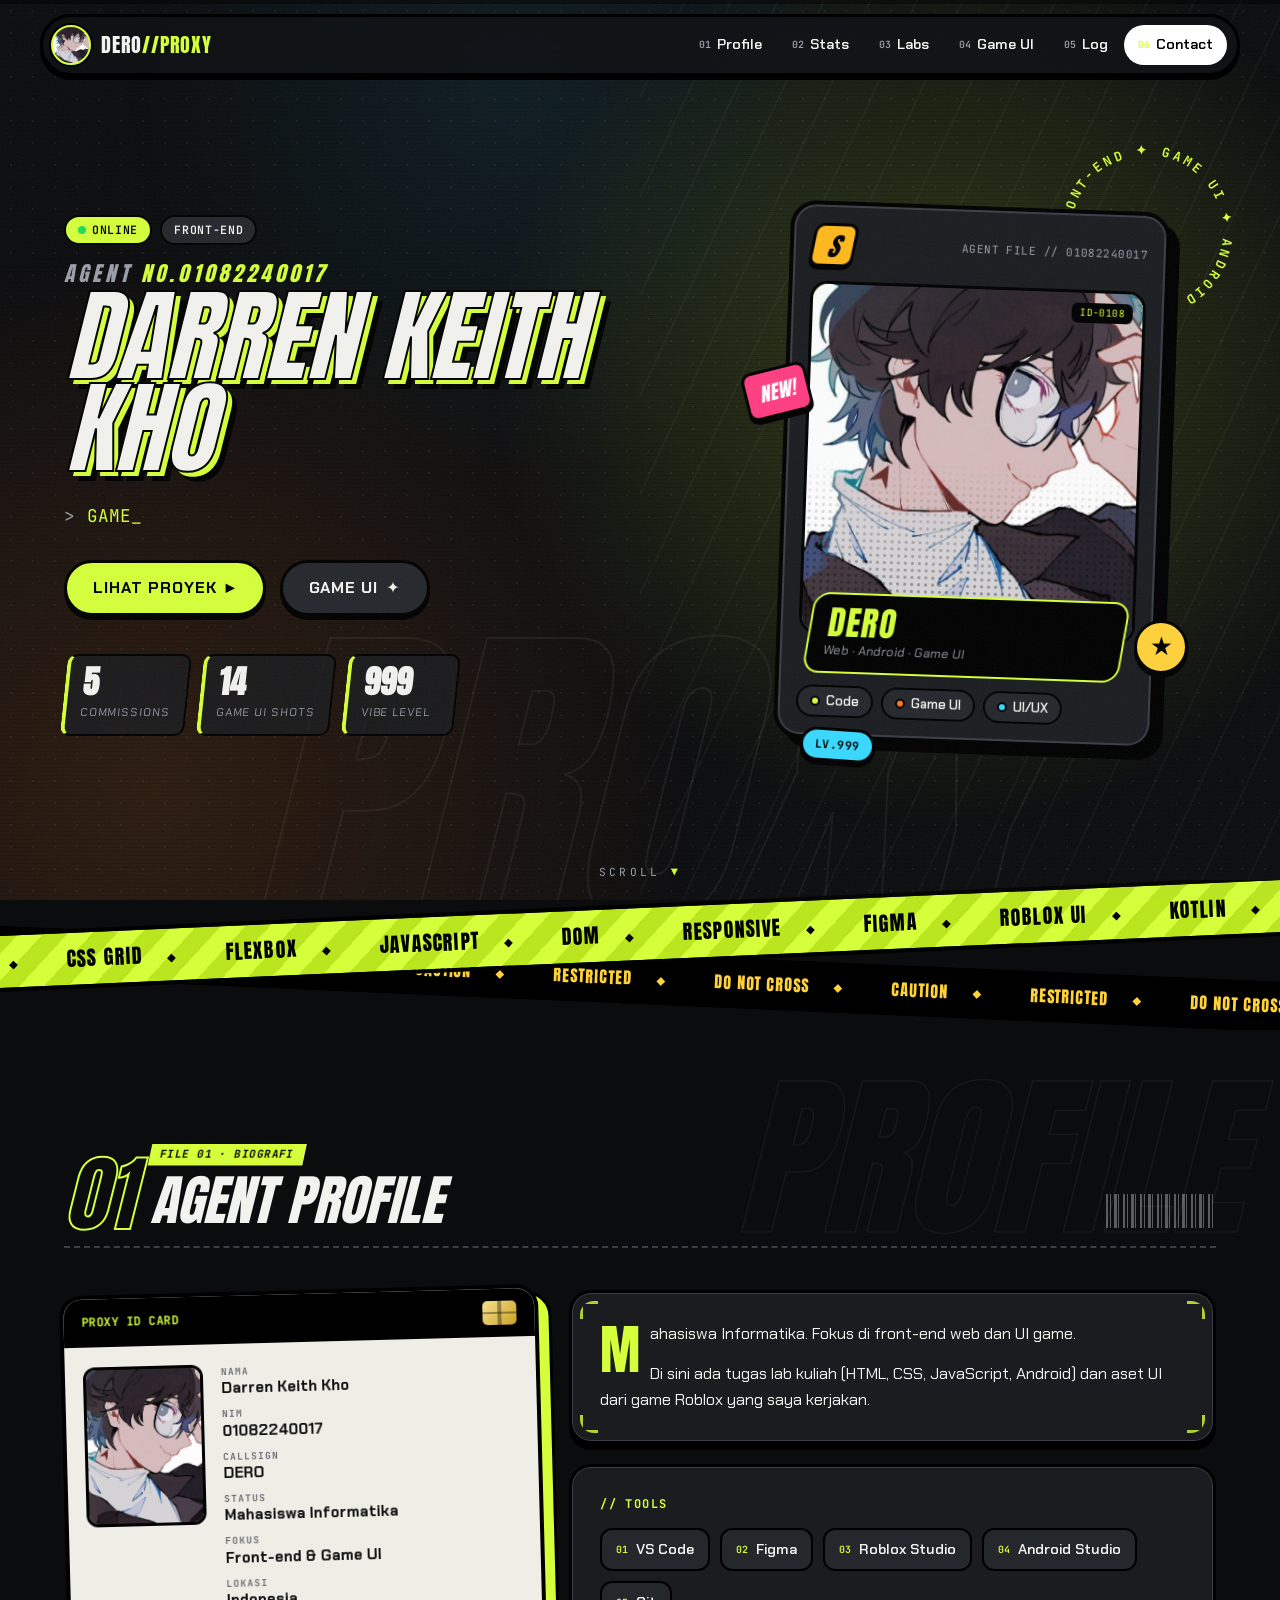
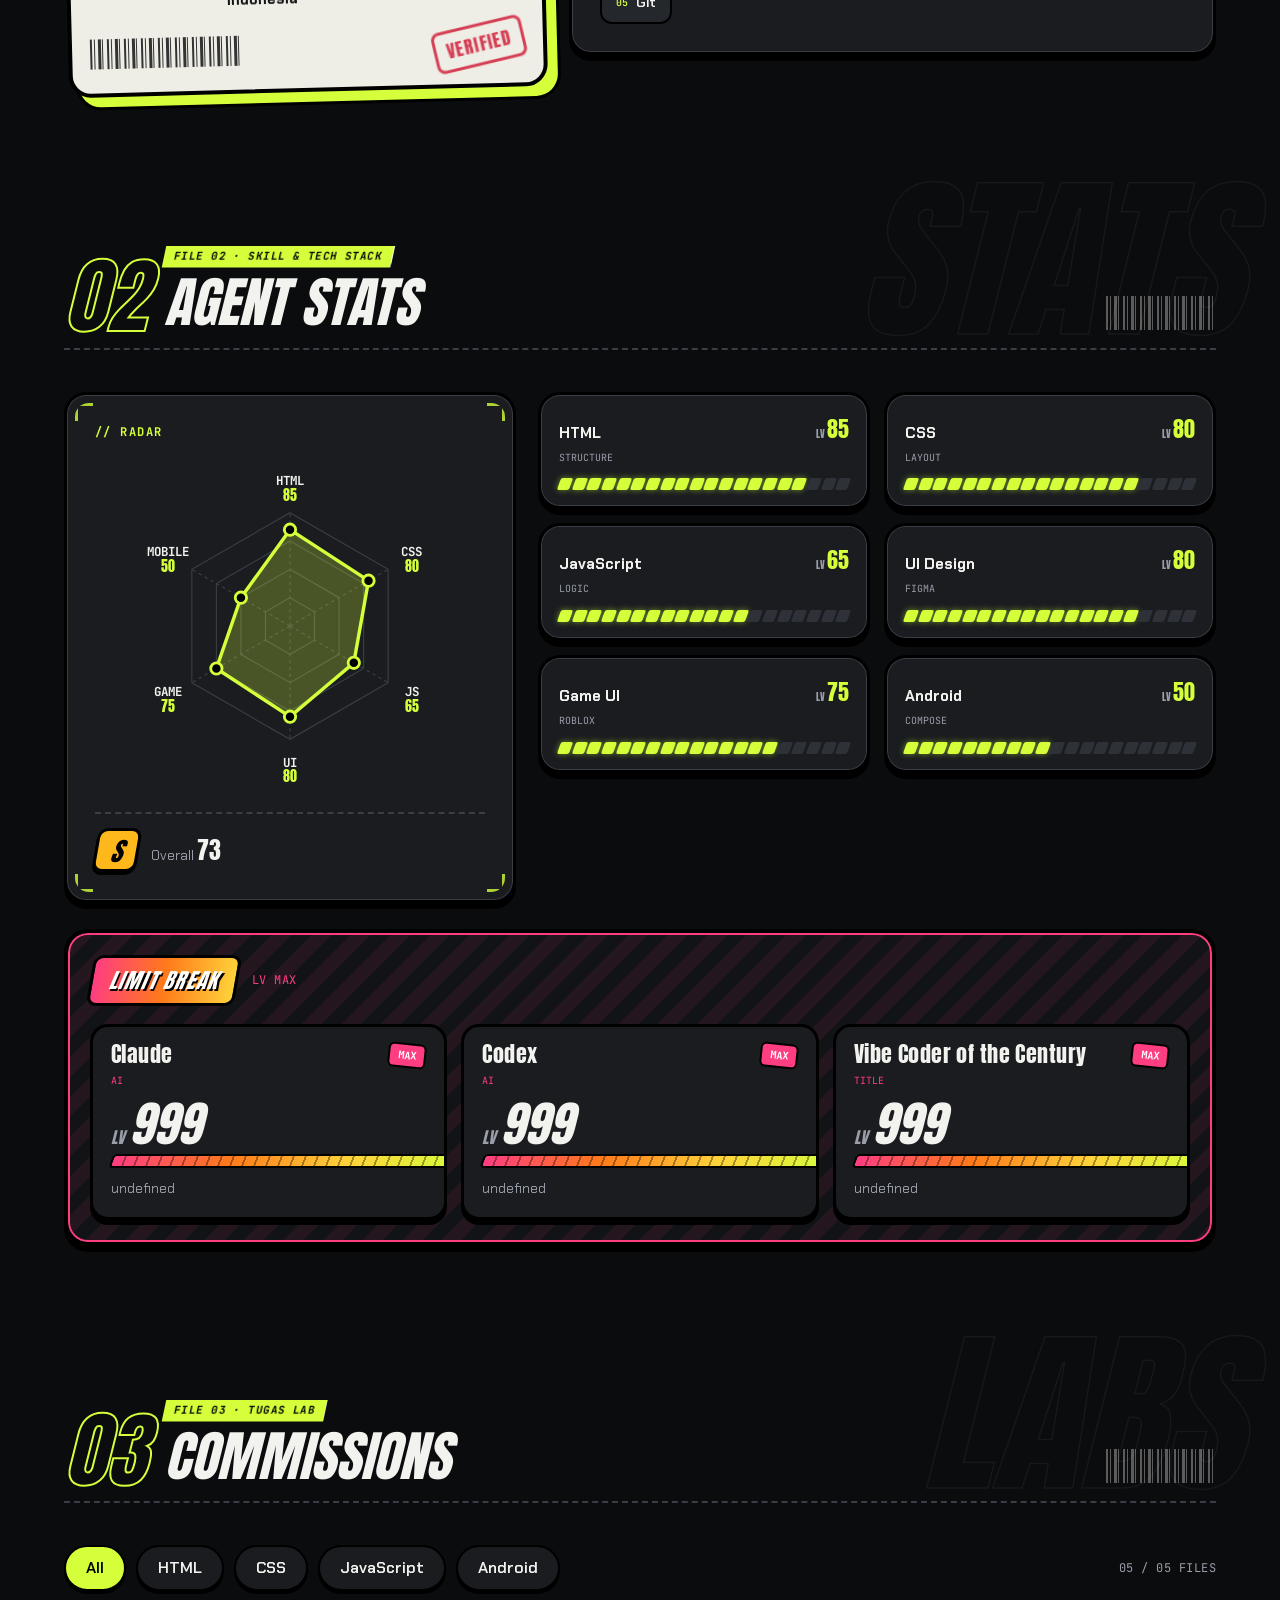
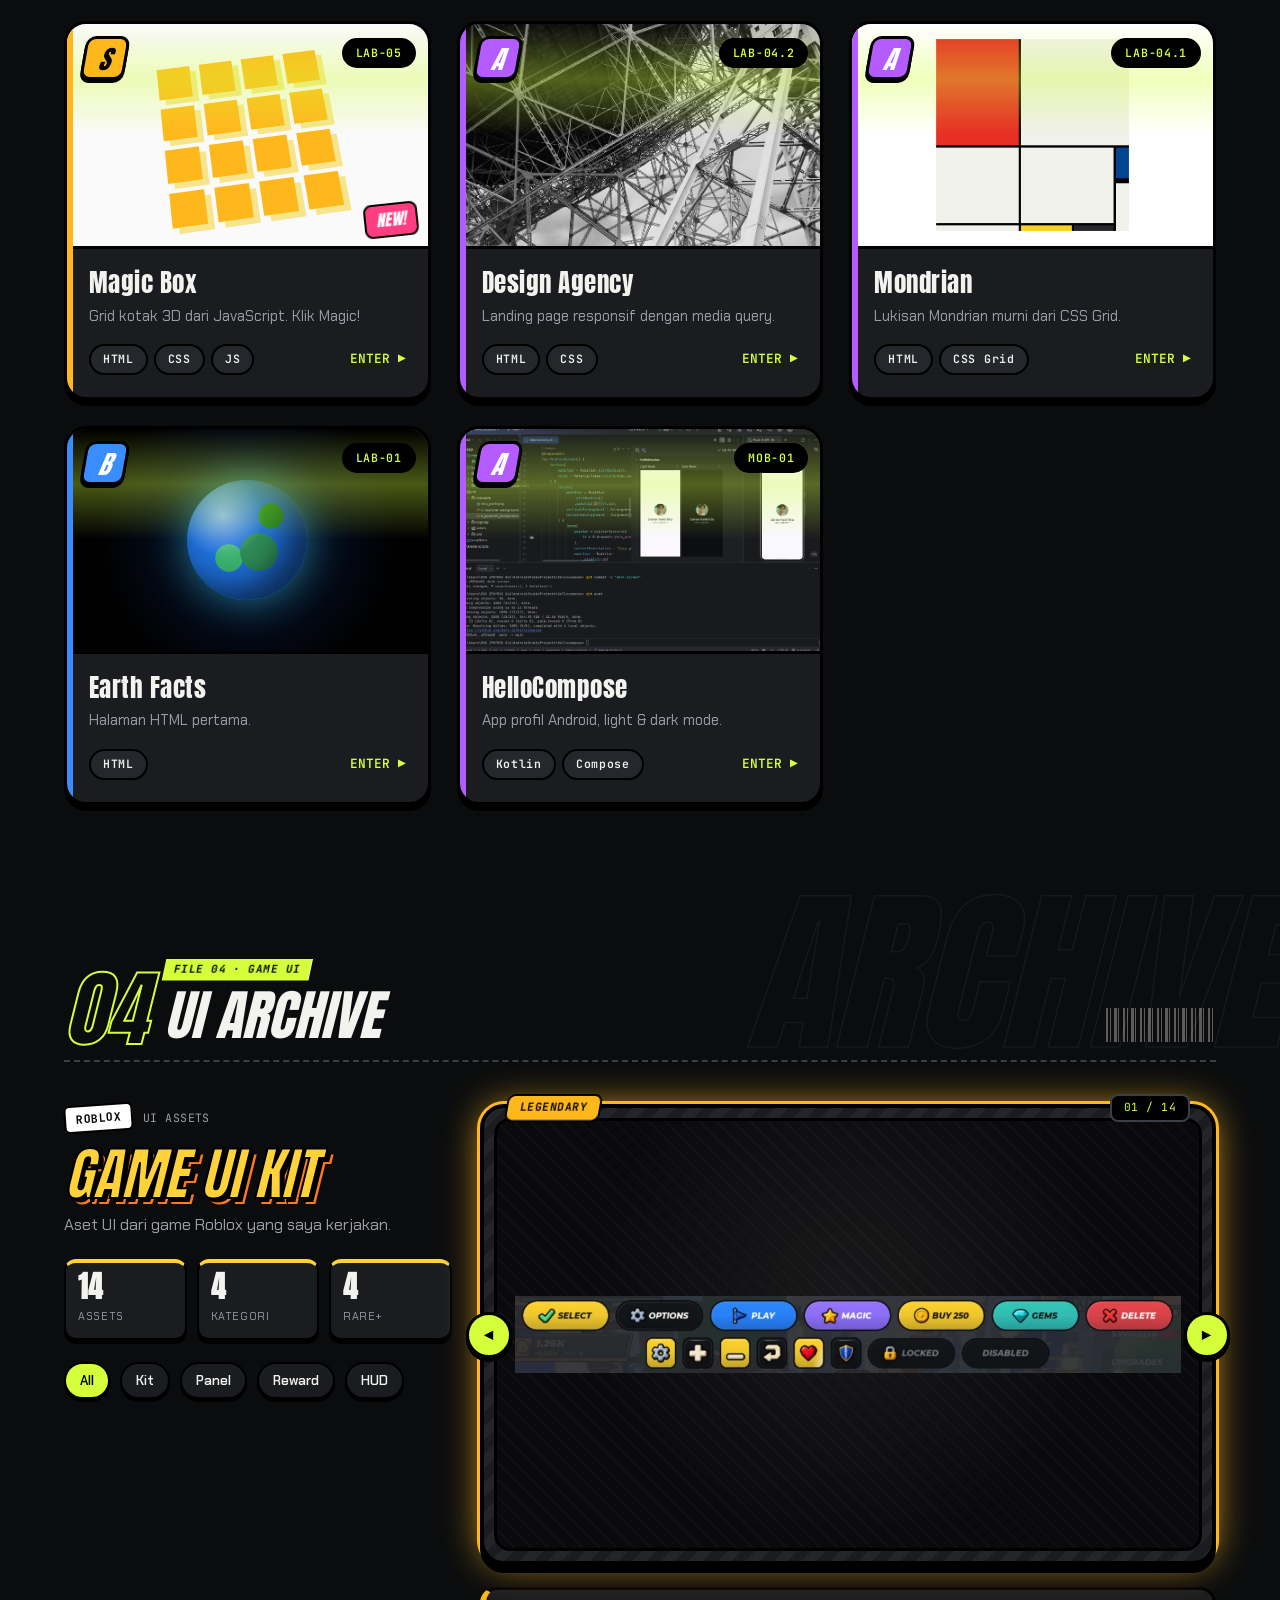
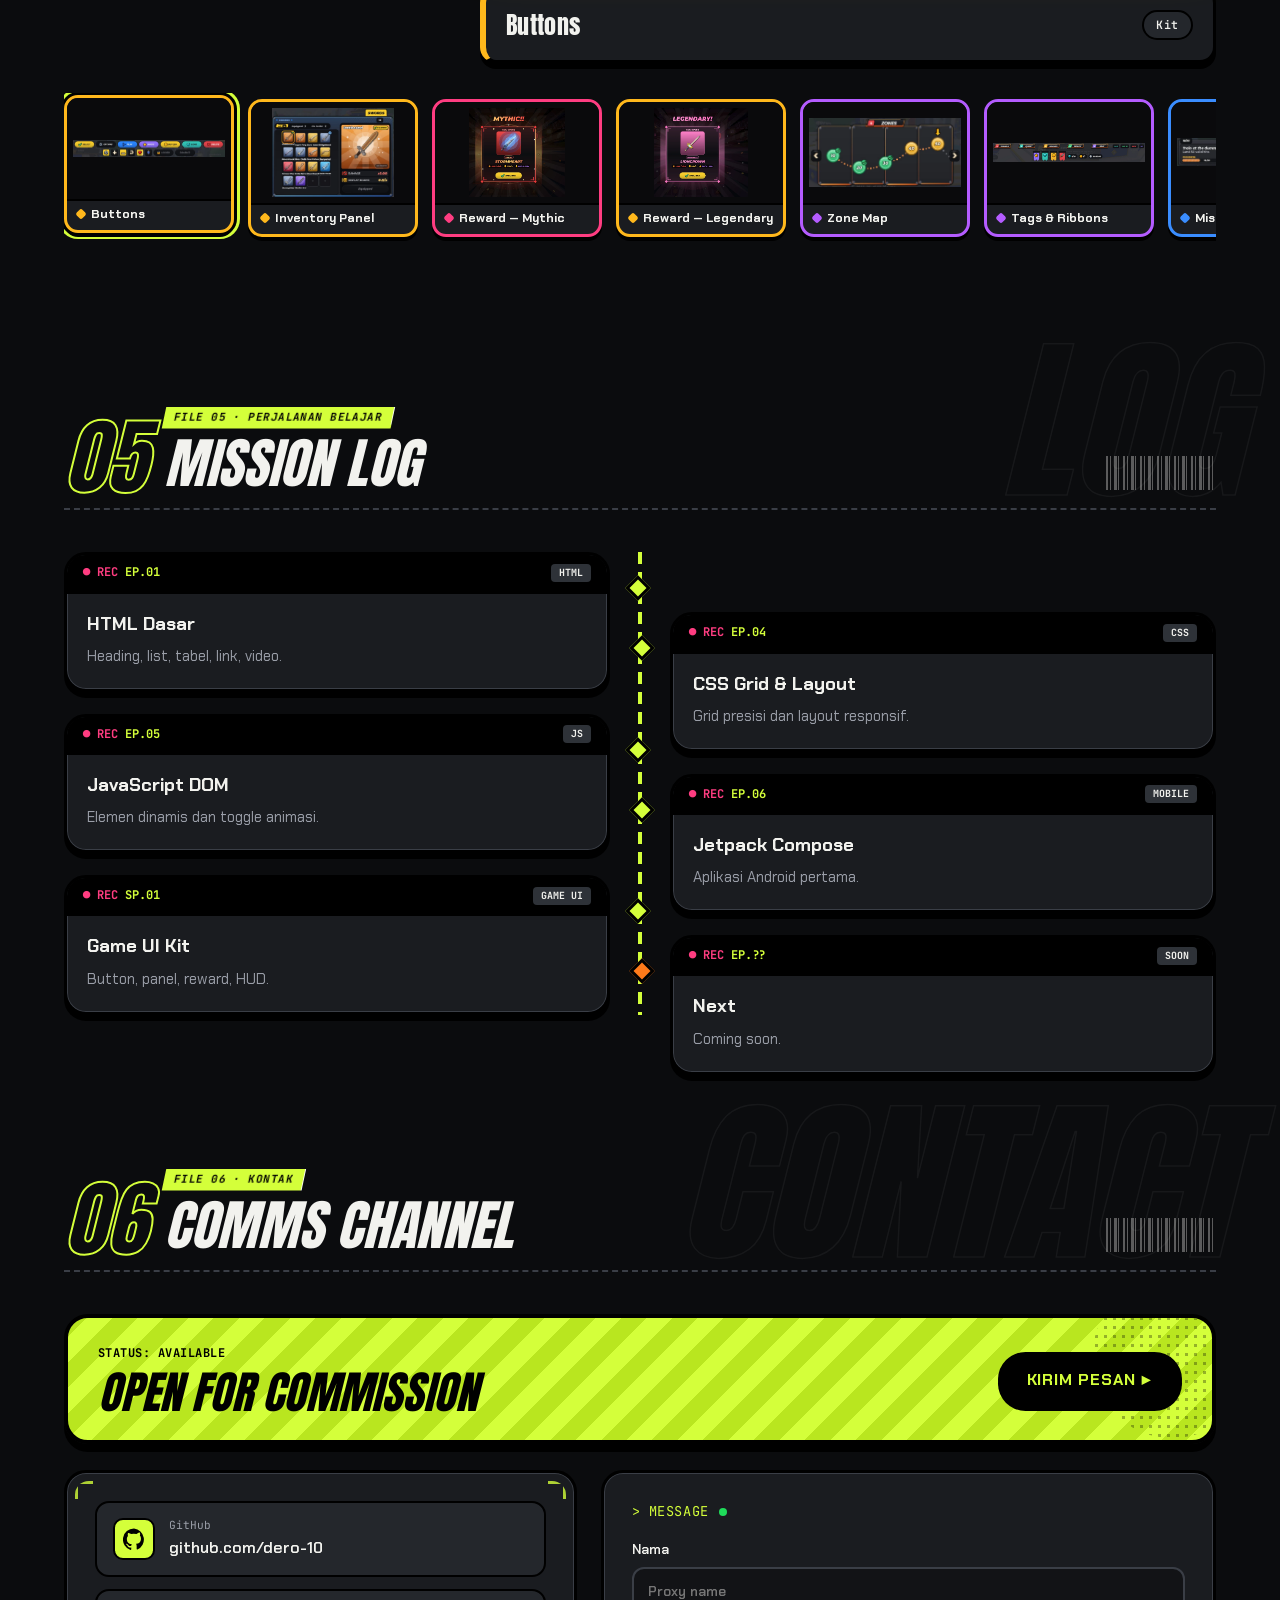
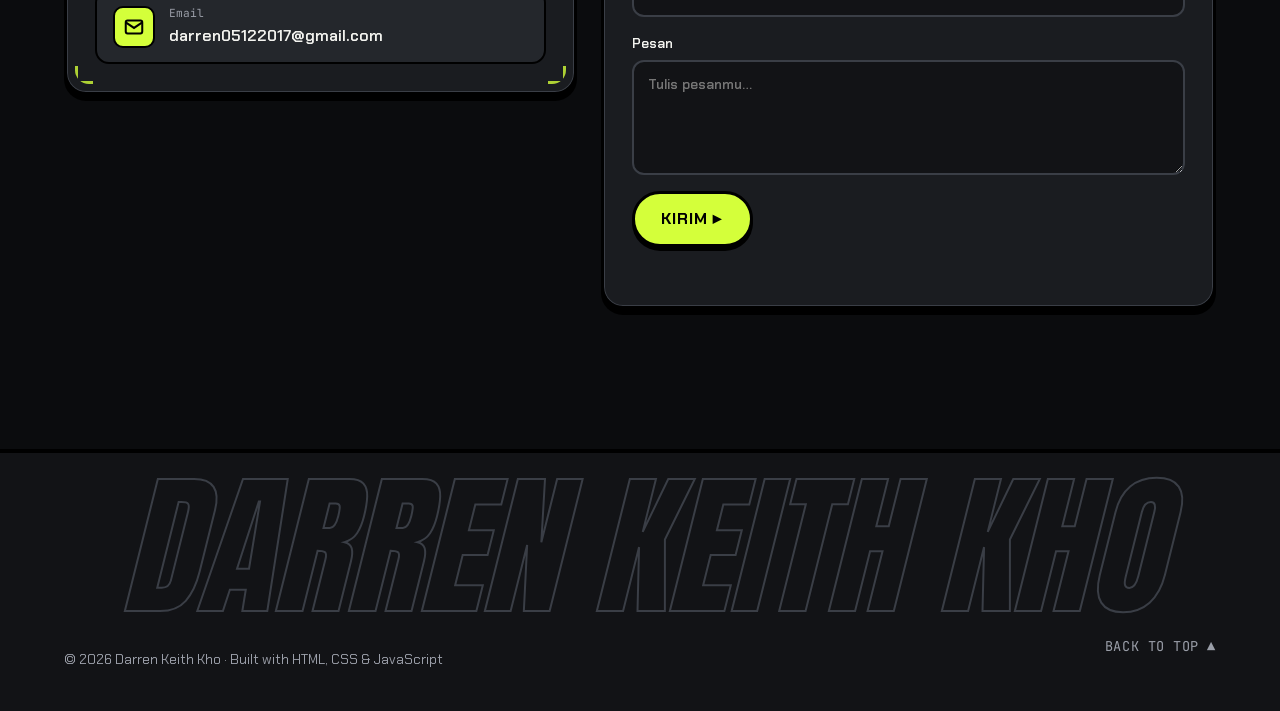
==== index.html @ bbda33e5 "Add ZZZ-inspired portfolio with lab projects and game UI archive Static portfolio (HTML, CSS, JS) bu" ====
<!DOCTYPE html>
<html lang="id">

<head>
  <meta charset="UTF-8">
  <meta name="viewport" content="width=device-width, initial-scale=1.0">
  <meta name="description" content="Portofolio Darren Keith Kho — tugas lab web, Android, dan game UI.">
  <title>DERO // Proxy Portfolio</title>
  <link rel="icon" href="assets/img/profile.jpg">
  <link rel="preconnect" href="https://fonts.googleapis.com">
  <link rel="preconnect" href="https://fonts.gstatic.com" crossorigin>
  <link href="https://fonts.googleapis.com/css2?family=Anton&family=Chakra+Petch:wght@400;500;600;700&family=JetBrains+Mono:wght@400;600;700&display=swap" rel="stylesheet">
  <link rel="stylesheet" href="css/style.css">
</head>

<body>
  <a href="#main" class="skip-link">Lewati ke konten</a>

  <!-- ===== BOOT SCREEN ===== -->
  <div class="boot" id="boot" aria-hidden="true">
    <div class="boot__inner">
      <p class="boot__label">DERO // PROXY</p>
      <p class="boot__title">LOADING…</p>
      <div class="boot__bar"><span id="bootBar"></span></div>
      <ul class="boot__log mono" id="bootLog"></ul>
      <p class="boot__hint">klik untuk skip</p>
    </div>
  </div>

  <!-- ===== LAYER DEKORASI GLOBAL ===== -->
  <div class="fx-noise" aria-hidden="true"></div>
  <div class="progress" aria-hidden="true"><span id="progressBar"></span></div>
  <aside class="rail rail--left" aria-hidden="true">
    <span>DERO // PROXY PORTFOLIO</span><i></i><span>HDD-01 · 2026</span>
  </aside>
  <aside class="rail rail--right" aria-hidden="true">
    <span class="rail__num" id="railNum">00</span>
    <ul class="rail__ticks" id="railTicks"></ul>
  </aside>

  <!-- ===== NAVBAR ===== -->
  <header class="nav" id="nav">
    <a href="#home" class="nav__logo" aria-label="Kembali ke atas">
      <span class="nav__logo-mark"><img src="assets/img/profile.jpg" alt=""></span>
      <span class="nav__logo-text">DERO<em>//PROXY</em></span>
    </a>
    <button class="nav__toggle" id="navToggle" aria-label="Buka menu" aria-expanded="false" aria-controls="navMenu">
      <span></span><span></span><span></span>
    </button>
    <nav class="nav__menu" id="navMenu" aria-label="Navigasi utama">
      <a href="#profile" class="nav__link"><small>01</small>Profile</a>
      <a href="#stats" class="nav__link"><small>02</small>Stats</a>
      <a href="#commissions" class="nav__link"><small>03</small>Labs</a>
      <a href="#archive" class="nav__link"><small>04</small>Game UI</a>
      <a href="#log" class="nav__link"><small>05</small>Log</a>
      <a href="#comms" class="nav__link nav__link--cta"><small>06</small>Contact</a>
    </nav>
  </header>

  <main id="main">
    <!-- ===== HERO ===== -->
    <section class="hero" id="home">
      <div class="hero__bg" aria-hidden="true">
        <span class="hero__ghost">PROXY</span>
        <span class="hero__scan"></span>
      </div>
      <div class="hero__content container">
        <div class="hero__text">
          <div class="hero__chips">
            <p class="chip chip--lime"><i class="dot-live"></i> ONLINE</p>
            <p class="chip" id="heroFaction"></p>
          </div>
          <h1 class="hero__title">
            <span class="hero__title-small">Agent <b>No.<span id="heroNim"></span></b></span>
            <span id="heroName" class="hero__title-name"></span>
          </h1>
          <p class="hero__typed"><span class="mono hero__prompt">&gt;</span> <span id="typed"></span><span class="caret">_</span></p>
          <div class="hero__actions">
            <a href="#commissions" class="btn btn--lime">Lihat Proyek <span aria-hidden="true">▶</span></a>
            <a href="#archive" class="btn btn--ghost">Game UI <span aria-hidden="true">✦</span></a>
          </div>
          <ul class="hero__counters" id="heroCounters"></ul>
        </div>

        <div class="hero__visual">
          <!-- badge teks melingkar -->
          <svg class="orbit" viewBox="0 0 200 200" aria-hidden="true">
            <defs><path id="orbitPath" d="M100,100 m-80,0 a80,80 0 1,1 160,0 a80,80 0 1,1 -160,0" /></defs>
            <text><textPath href="#orbitPath">FRONT-END ✦ GAME UI ✦ ANDROID ✦ PROXY DEV ✦ </textPath></text>
          </svg>
          <span class="sticker sticker--new" aria-hidden="true">NEW!</span>
          <span class="sticker sticker--star" aria-hidden="true">★</span>
          <span class="sticker sticker--tag mono" aria-hidden="true">LV.999</span>

          <!-- Agent card ala character select -->
          <article class="agent-card" id="agentCard" aria-label="Kartu profil">
            <div class="agent-card__shine" aria-hidden="true"></div>
            <div class="agent-card__top">
              <span class="rank rank--S">S</span>
              <span class="agent-card__code mono">AGENT FILE // <span id="cardNim"></span></span>
            </div>
            <div class="agent-card__portrait">
              <span class="agent-card__initials" id="cardInitials"></span>
              <img id="cardPhoto" alt="Foto profil Darren">
              <div class="agent-card__halftone" aria-hidden="true"></div>
              <span class="agent-card__corner mono" aria-hidden="true">ID-0108</span>
            </div>
            <div class="agent-card__plate">
              <p class="agent-card__callsign" id="cardCallsign"></p>
              <p class="agent-card__role" id="cardRole"></p>
            </div>
            <div class="agent-card__attrs">
              <span class="attr"><i class="attr__dot attr__dot--lime"></i>Code</span>
              <span class="attr"><i class="attr__dot attr__dot--orange"></i>Game UI</span>
              <span class="attr"><i class="attr__dot attr__dot--cyan"></i>UI/UX</span>
            </div>
          </article>
        </div>
      </div>
      <a href="#profile" class="hero__scroll mono" aria-label="Scroll ke profil">SCROLL <span>▼</span></a>
    </section>

    <!-- dua pita caution-tape menyilang -->
    <div class="tapes" aria-hidden="true">
      <div class="ticker ticker--lime"><div class="ticker__track" data-ticker="HTML,CSS GRID,FLEXBOX,JAVASCRIPT,DOM,RESPONSIVE,FIGMA,ROBLOX UI,KOTLIN,JETPACK COMPOSE,GIT"></div></div>
      <div class="ticker ticker--dark"><div class="ticker__track ticker__track--rev" data-ticker="CAUTION,RESTRICTED,DO NOT CROSS,CAUTION,RESTRICTED,DO NOT CROSS"></div></div>
    </div>

    <!-- ===== 01 PROFILE / BIOGRAFI ===== -->
    <section class="section container" id="profile" data-ghost="PROFILE">
      <header class="section__head reveal">
        <span class="section__num">01</span>
        <div>
          <p class="section__tape mono">FILE 01 · BIOGRAFI</p>
          <h2 class="section__title">Agent Profile</h2>
        </div>
        <span class="barcode" aria-hidden="true"></span>
      </header>

      <div class="profile">
        <!-- ID card -->
        <article class="idcard reveal" aria-label="Kartu identitas">
          <div class="idcard__head">
            <span class="mono">PROXY ID CARD</span>
            <span class="idcard__chip" aria-hidden="true"></span>
          </div>
          <div class="idcard__body">
            <div class="idcard__photo">
              <img id="idPhoto" alt="Foto profil Darren">
            </div>
            <dl class="idcard__info" id="profileInfo"></dl>
          </div>
          <div class="idcard__foot">
            <span class="barcode barcode--long" aria-hidden="true"></span>
            <span class="stamp" aria-hidden="true">VERIFIED</span>
          </div>
        </article>

        <div class="profile__right">
          <div class="panel panel--bracket profile__bio reveal" id="bio"></div>
          <div class="panel profile__tools reveal">
            <h3 class="mini-title mono">// TOOLS</h3>
            <ul class="toolbelt" id="tools"></ul>
          </div>
        </div>
      </div>
    </section>

    <!-- ===== 02 STATS / SKILL ===== -->
    <section class="section container" id="stats" data-ghost="STATS">
      <header class="section__head reveal">
        <span class="section__num">02</span>
        <div>
          <p class="section__tape mono">FILE 02 · SKILL & TECH STACK</p>
          <h2 class="section__title">Agent Stats</h2>
        </div>
        <span class="barcode" aria-hidden="true"></span>
      </header>

      <div class="stats-wrap">
        <div class="panel panel--bracket radar-panel reveal">
          <h3 class="mini-title mono">// RADAR</h3>
          <svg class="radar" id="radar" viewBox="0 0 300 300" role="img" aria-label="Grafik radar skill"></svg>
          <p class="radar-panel__rank"><span class="rank rank--S">S</span><span>Overall <b id="overall"></b></span></p>
        </div>
        <div class="stats" id="skills"></div>
      </div>

      <div class="limit reveal">
        <div class="limit__head">
          <span class="limit__badge">LIMIT BREAK</span>
          <p class="mono">LV MAX</p>
        </div>
        <div class="limit__grid" id="limitBreak"></div>
      </div>
    </section>

    <!-- ===== 03 COMMISSIONS / PROJECTS ===== -->
    <section class="section container" id="commissions" data-ghost="LABS">
      <header class="section__head reveal">
        <span class="section__num">03</span>
        <div>
          <p class="section__tape mono">FILE 03 · TUGAS LAB</p>
          <h2 class="section__title">Commissions</h2>
        </div>
        <span class="barcode" aria-hidden="true"></span>
      </header>
      <div class="filters reveal" id="filters" role="group" aria-label="Filter proyek">
        <button class="filter is-active" data-filter="all" aria-pressed="true">All</button>
        <button class="filter" data-filter="html" aria-pressed="false">HTML</button>
        <button class="filter" data-filter="css" aria-pressed="false">CSS</button>
        <button class="filter" data-filter="js" aria-pressed="false">JavaScript</button>
        <button class="filter" data-filter="android" aria-pressed="false">Android</button>
        <span class="filters__count mono" id="projectCount"></span>
      </div>
      <div class="projects" id="projects"></div>
    </section>

    <!-- ===== 04 GAME UI ARCHIVE (ROBLOX) ===== -->
    <section class="section section--wide" id="archive" data-ghost="ARCHIVE">
      <div class="container">
        <header class="section__head reveal">
          <span class="section__num">04</span>
          <div>
            <p class="section__tape mono">FILE 04 · GAME UI</p>
            <h2 class="section__title">UI Archive</h2>
          </div>
          <span class="barcode" aria-hidden="true"></span>
        </header>

        <div class="archive">
          <div class="archive__intro reveal">
            <p class="archive__platform mono"><span class="pill-roblox">ROBLOX</span> UI ASSETS</p>
            <h3 class="archive__game" id="gameTitle"></h3>
            <p class="archive__summary" id="gameSummary"></p>
            <ul class="archive__stats" id="gameStats"></ul>
            <div class="filters filters--sm" id="workFilters" role="group" aria-label="Filter karya UI"></div>
          </div>

          <div class="viewer reveal" id="viewer">
            <div class="viewer__frame" id="viewerFrame">
              <span class="viewer__rarity mono" id="viewerRarity"></span>
              <span class="viewer__index mono" id="viewerIndex"></span>
              <button class="viewer__img-btn" id="viewerOpen" aria-label="Perbesar gambar">
                <img id="viewerImg" alt="">
              </button>
              <button class="viewer__nav viewer__nav--prev" id="viewerPrev" aria-label="Sebelumnya">◀</button>
              <button class="viewer__nav viewer__nav--next" id="viewerNext" aria-label="Berikutnya">▶</button>
            </div>
            <div class="viewer__caption">
              <h4 id="viewerTitle"></h4>
              <span class="chip" id="viewerCat"></span>
            </div>
          </div>
        </div>

        <div class="filmstrip reveal" id="filmstrip" role="list" aria-label="Daftar karya UI"></div>
      </div>
    </section>

    <!-- ===== 05 MISSION LOG / TIMELINE ===== -->
    <section class="section container" id="log" data-ghost="LOG">
      <header class="section__head reveal">
        <span class="section__num">05</span>
        <div>
          <p class="section__tape mono">FILE 05 · PERJALANAN BELAJAR</p>
          <h2 class="section__title">Mission Log</h2>
        </div>
        <span class="barcode" aria-hidden="true"></span>
      </header>
      <ol class="timeline" id="timeline"></ol>
    </section>

    <!-- ===== 06 COMMS / KONTAK ===== -->
    <section class="section container" id="comms" data-ghost="CONTACT">
      <header class="section__head reveal">
        <span class="section__num">06</span>
        <div>
          <p class="section__tape mono">FILE 06 · KONTAK</p>
          <h2 class="section__title">Comms Channel</h2>
        </div>
        <span class="barcode" aria-hidden="true"></span>
      </header>

      <div class="cta-banner reveal">
        <p class="cta-banner__kicker mono">STATUS: AVAILABLE</p>
        <p class="cta-banner__title">Open for commission</p>
        <a href="#contactForm" class="btn btn--dark">Kirim Pesan ▶</a>
      </div>

      <div class="comms reveal">
        <ul class="panel panel--bracket comms__list" id="contactList"></ul>
        <form class="panel comms__form" id="contactForm" novalidate>
          <p class="mono comms__form-head">&gt; MESSAGE <span class="dot-live"></span></p>
          <label>Nama
            <input type="text" name="name" required placeholder="Proxy name" autocomplete="name">
          </label>
          <label>Pesan
            <textarea name="message" rows="4" required placeholder="Tulis pesanmu…"></textarea>
          </label>
          <button type="submit" class="btn btn--lime">Kirim ▶</button>
          <p class="comms__status mono" id="formStatus" role="status"></p>
        </form>
      </div>
    </section>
  </main>

  <footer class="footer">
    <p class="footer__giant" aria-hidden="true" id="footerGiant"></p>
    <div class="container footer__inner">
      <p>© <span id="year"></span> <span id="footerName"></span> · Built with HTML, CSS & JavaScript</p>
      <a href="#home" class="mono">BACK TO TOP ▲</a>
    </div>
  </footer>

  <!-- ===== PROJECT MODAL ===== -->
  <div class="modal" id="modal" role="dialog" aria-modal="true" aria-labelledby="modalTitle" hidden>
    <div class="modal__backdrop" data-close></div>
    <div class="modal__window">
      <header class="modal__head">
        <div>
          <p class="mono modal__code" id="modalCode"></p>
          <h3 class="modal__title" id="modalTitle"></h3>
        </div>
        <button class="modal__close" data-close aria-label="Tutup">✕</button>
      </header>
      <div class="modal__body">
        <div class="modal__media">
          <div class="tabs" id="modalTabs" role="tablist"></div>
          <div class="modal__stage" id="modalStage"></div>
        </div>
        <aside class="modal__info" id="modalInfo"></aside>
      </div>
    </div>
  </div>

  <!-- ===== LIGHTBOX (Game UI) ===== -->
  <div class="lightbox" id="lightbox" role="dialog" aria-modal="true" aria-label="Pratinjau gambar" hidden>
    <button class="modal__close lightbox__close" data-lb-close aria-label="Tutup">✕</button>
    <img id="lightboxImg" alt="">
    <p class="lightbox__cap mono" id="lightboxCap"></p>
  </div>

  <script src="js/data.js"></script>
  <script src="js/main.js"></script>
</body>

</html>
---- css/style.css ----
/* ==========================================================
   DERO // PROXY PORTFOLIO — v2 "Layered"
   Tema terinspirasi UI game urban-action (panel gelap tebal,
   aksen neon lime, caution tape, halftone, rank & rarity).

   Isi file:
   1. Tokens          7. Hero              13. Timeline
   2. Base            8. Tapes / ticker    14. Contact & CTA
   3. Global FX       9. Section shell     15. Footer
   4. Components     10. Profile / ID card 16. Modal & lightbox
   5. Boot screen    11. Stats / Limit     17. Reveal
   6. Navbar         12. Projects/Archive  18. Responsive
   ========================================================== */

/* ---------- 1. Design tokens ---------- */
:root {
  --bg: #0b0c0e;
  --bg-2: #121316;
  --panel: #1a1c20;
  --panel-2: #24272c;
  --panel-3: #2e3238;
  --line: #3a3e46;
  --text: #f2f2ee;
  --muted: #9a9ea8;
  --paper: #efeee6;
  --ink: #111214;

  --lime: #d4ff3a;
  --lime-2: #b9e61f;
  --orange: #ff7a1a;
  --cyan: #38d9ff;
  --pink: #ff3d81;
  --yellow: #ffd23a;

  --rank-s: #ffb81c;
  --rank-a: #b45cff;
  --rank-b: #3a8dff;

  --r-common: #9aa3ad;
  --r-rare: #3a8dff;
  --r-epic: #b45cff;
  --r-legendary: #ffb81c;
  --r-mythic: #ff3d81;

  --font-display: "Anton", "Impact", sans-serif;
  --font-body: "Chakra Petch", system-ui, sans-serif;
  --font-mono: "JetBrains Mono", ui-monospace, monospace;

  --radius: 14px;
  --radius-lg: 22px;
  --border: 3px solid #000;
  --shadow: 0 6px 0 #000;
  --ease: cubic-bezier(.2, .9, .3, 1.2);
  --container: 1200px;
  --stripes: repeating-linear-gradient(-45deg, var(--lime) 0 18px, var(--lime-2) 18px 36px);
}

/* ---------- 2. Base ---------- */
*,
*::before,
*::after {
  box-sizing: border-box;
}

html {
  scroll-behavior: smooth;
  scroll-padding-top: 90px;
}

body {
  margin: 0;
  background: var(--bg);
  color: var(--text);
  font-family: var(--font-body);
  font-size: 16px;
  line-height: 1.6;
  overflow-x: hidden;
}

body.is-locked {
  overflow: hidden;
}

img {
  max-width: 100%;
  display: block;
}

a {
  color: inherit;
  text-decoration: none;
}

button,
input,
textarea {
  font: inherit;
  color: inherit;
}

:focus-visible {
  outline: 3px solid var(--lime);
  outline-offset: 3px;
}

::selection {
  background: var(--lime);
  color: #000;
}

.container {
  width: 100%;
  max-width: var(--container);
  margin-inline: auto;
  padding-inline: 24px;
}

.mono {
  font-family: var(--font-mono);
  letter-spacing: .04em;
}

.skip-link {
  position: absolute;
  left: 12px;
  top: -60px;
  z-index: 1000;
  padding: 10px 16px;
  background: var(--lime);
  color: #000;
  font-weight: 700;
  border: var(--border);
  border-radius: 10px;
}

.skip-link:focus {
  top: 12px;
}

/* ---------- 3. Global FX layers ---------- */
/* dot grid */
body::before {
  content: "";
  position: fixed;
  inset: 0;
  background-image: radial-gradient(rgba(255, 255, 255, .055) 1px, transparent 1px);
  background-size: 22px 22px;
  pointer-events: none;
  z-index: -1;
}

/* film grain */
.fx-noise {
  position: fixed;
  inset: 0;
  z-index: 90;
  pointer-events: none;
  opacity: .06;
  background-image: url("data:image/svg+xml,%3Csvg xmlns='http://www.w3.org/2000/svg' width='160' height='160'%3E%3Cfilter id='n'%3E%3CfeTurbulence type='fractalNoise' baseFrequency='.9' numOctaves='2' stitchTiles='stitch'/%3E%3C/filter%3E%3Crect width='100%25' height='100%25' filter='url(%23n)'/%3E%3C/svg%3E");
}

/* progress bar scroll */
.progress {
  position: fixed;
  top: 0;
  left: 0;
  right: 0;
  height: 4px;
  z-index: 150;
  background: rgba(0, 0, 0, .4);
}

.progress span {
  display: block;
  height: 100%;
  width: 0;
  background: var(--stripes);
  box-shadow: 0 0 12px var(--lime);
}

/* HUD rails kiri & kanan (desktop lebar) */
.rail {
  position: fixed;
  top: 50%;
  z-index: 80;
  display: none;
  transform: translateY(-50%);
  font-family: var(--font-mono);
  font-size: .68rem;
  letter-spacing: .25em;
  color: var(--muted);
}

.rail--left {
  left: 18px;
  writing-mode: vertical-rl;
  transform: translateY(-50%) rotate(180deg);
  align-items: center;
  gap: 14px;
}

.rail--left i {
  width: 2px;
  height: 80px;
  background: linear-gradient(var(--lime), transparent);
}

.rail--right {
  right: 18px;
  flex-direction: column;
  align-items: center;
  gap: 12px;
}

.rail__num {
  font-family: var(--font-display);
  font-size: 1.6rem;
  letter-spacing: 0;
  color: var(--lime);
}

.rail__ticks {
  display: flex;
  flex-direction: column;
  gap: 8px;
  margin: 0;
  padding: 0;
  list-style: none;
}

.rail__ticks a {
  display: block;
  width: 10px;
  height: 22px;
  border: 2px solid var(--line);
  border-radius: 3px;
  transform: skewY(-20deg);
  transition: background .2s, border-color .2s, height .2s;
}

.rail__ticks a.is-active {
  height: 34px;
  background: var(--lime);
  border-color: #000;
}

/* ---------- 4. Reusable components ---------- */
.panel {
  position: relative;
  background: var(--panel);
  border: var(--border);
  border-radius: var(--radius-lg);
  box-shadow: var(--shadow), inset 0 0 0 1px var(--line);
  padding: 28px;
}

/* sudut bracket ala HUD */
.panel--bracket::after {
  content: "";
  position: absolute;
  inset: 8px;
  pointer-events: none;
  --c: var(--lime);
  background:
    linear-gradient(var(--c) 0 0) top left / 18px 3px,
    linear-gradient(var(--c) 0 0) top left / 3px 18px,
    linear-gradient(var(--c) 0 0) top right / 18px 3px,
    linear-gradient(var(--c) 0 0) top right / 3px 18px,
    linear-gradient(var(--c) 0 0) bottom left / 18px 3px,
    linear-gradient(var(--c) 0 0) bottom left / 3px 18px,
    linear-gradient(var(--c) 0 0) bottom right / 18px 3px,
    linear-gradient(var(--c) 0 0) bottom right / 3px 18px;
  background-repeat: no-repeat;
  border-radius: 14px;
  opacity: .8;
}

.mini-title {
  margin: 0 0 14px;
  font-size: .75rem;
  color: var(--lime);
  letter-spacing: .12em;
}

.chip {
  display: inline-flex;
  align-items: center;
  gap: 6px;
  margin: 0;
  padding: 4px 12px;
  border-radius: 999px;
  font-family: var(--font-mono);
  font-size: .72rem;
  font-weight: 600;
  letter-spacing: .06em;
  background: var(--panel-2);
  border: 2px solid #000;
  white-space: nowrap;
}

.chip--lime {
  background: var(--lime);
  color: #000;
}

.dot-live {
  display: inline-block;
  width: 8px;
  height: 8px;
  border-radius: 50%;
  background: #1fdc5a;
  box-shadow: 0 0 0 0 rgba(31, 220, 90, .7);
  animation: pulse 1.6s infinite;
}

@keyframes pulse {
  70% { box-shadow: 0 0 0 8px rgba(31, 220, 90, 0); }
  100% { box-shadow: 0 0 0 0 rgba(31, 220, 90, 0); }
}

.btn {
  position: relative;
  display: inline-flex;
  align-items: center;
  gap: 8px;
  padding: 12px 26px;
  font-weight: 700;
  text-transform: uppercase;
  letter-spacing: .06em;
  border: var(--border);
  border-radius: 999px;
  box-shadow: 0 4px 0 #000;
  cursor: pointer;
  overflow: hidden;
  transition: transform .15s var(--ease), box-shadow .15s, background .2s, color .2s;
}

/* kilau lewat saat hover */
.btn::before {
  content: "";
  position: absolute;
  top: 0;
  left: -60%;
  width: 40%;
  height: 100%;
  background: linear-gradient(100deg, transparent, rgba(255, 255, 255, .55), transparent);
  transform: skewX(-20deg);
  transition: left .5s;
}

.btn:hover::before {
  left: 130%;
}

.btn:hover {
  transform: translateY(-2px);
  box-shadow: 0 6px 0 #000;
}

.btn:active {
  transform: translateY(3px);
  box-shadow: 0 1px 0 #000;
}

.btn--lime { background: var(--lime); color: #000; }
.btn--ghost { background: var(--panel-2); color: var(--text); }
.btn--ghost:hover { color: var(--lime); }
.btn--dark { background: #000; color: var(--lime); }
.btn--sm { padding: 8px 16px; font-size: .8rem; }

.rank {
  display: grid;
  place-items: center;
  width: 44px;
  height: 44px;
  flex-shrink: 0;
  font-family: var(--font-display);
  font-size: 1.6rem;
  font-style: italic;
  color: #000;
  border: var(--border);
  border-radius: 10px;
  transform: skewX(-10deg);
  box-shadow: 0 3px 0 #000;
}

.rank--S { background: var(--rank-s); }
.rank--A { background: var(--rank-a); color: #fff; }
.rank--B { background: var(--rank-b); color: #fff; }

/* barcode dekoratif */
.barcode {
  display: block;
  width: 110px;
  height: 34px;
  background: repeating-linear-gradient(90deg,
      var(--text) 0 2px, transparent 2px 4px, var(--text) 4px 5px, transparent 5px 8px,
      var(--text) 8px 11px, transparent 11px 12px, var(--text) 12px 13px, transparent 13px 17px);
  opacity: .35;
}

.barcode--long {
  width: 150px;
  height: 30px;
  background: repeating-linear-gradient(90deg,
      var(--ink) 0 2px, transparent 2px 4px, var(--ink) 4px 5px, transparent 5px 8px,
      var(--ink) 8px 11px, transparent 11px 12px, var(--ink) 12px 13px, transparent 13px 17px);
  opacity: .85;
}

.sticker {
  position: absolute;
  z-index: 5;
  display: grid;
  place-items: center;
  border: var(--border);
  box-shadow: 0 4px 0 #000;
  pointer-events: none;
}

/* ---------- 5. Boot screen ---------- */
.boot {
  position: fixed;
  inset: 0;
  z-index: 999;
  display: grid;
  place-items: center;
  background:
    repeating-linear-gradient(0deg, rgba(255, 255, 255, .025) 0 1px, transparent 1px 3px),
    var(--bg);
  cursor: pointer;
  transition: opacity .5s, visibility .5s;
}

.boot.is-done {
  opacity: 0;
  visibility: hidden;
}

.boot__inner {
  width: min(380px, 84vw);
  text-align: center;
}

.boot__label {
  margin: 0;
  font-family: var(--font-mono);
  color: var(--lime);
  font-size: .8rem;
  letter-spacing: .3em;
}

.boot__title {
  margin: 8px 0 18px;
  font-family: var(--font-display);
  font-size: 1.9rem;
  font-style: italic;
  letter-spacing: .03em;
}

.boot__bar {
  height: 14px;
  border: var(--border);
  border-radius: 999px;
  background: var(--panel);
  overflow: hidden;
}

.boot__bar span {
  display: block;
  height: 100%;
  width: 0;
  background: var(--stripes);
  transition: width .2s;
}

.boot__log {
  min-height: 4.8em;
  margin: 14px 0 0;
  padding: 0;
  list-style: none;
  text-align: left;
  font-size: .7rem;
  color: var(--muted);
}

.boot__log li::before {
  content: "[OK] ";
  color: var(--lime);
}

.boot__hint {
  margin-top: 10px;
  font-size: .75rem;
  color: var(--muted);
}

/* ---------- 6. Navbar ---------- */
.nav {
  position: fixed;
  top: 14px;
  left: 50%;
  transform: translateX(-50%);
  z-index: 100;
  width: calc(100% - 28px);
  max-width: var(--container);
  display: flex;
  align-items: center;
  justify-content: space-between;
  padding: 8px 10px 8px 8px;
  background: rgba(18, 19, 22, .82);
  backdrop-filter: blur(12px);
  -webkit-backdrop-filter: blur(12px);
  border: var(--border);
  border-radius: 999px;
  box-shadow: 0 4px 0 #000;
}

.nav__logo {
  display: flex;
  align-items: center;
  gap: 10px;
}

.nav__logo-mark {
  width: 40px;
  height: 40px;
  border-radius: 50%;
  overflow: hidden;
  background: var(--lime);
  border: 2px solid var(--lime);
  box-shadow: 0 0 0 2px #000;
}

.nav__logo-mark img {
  width: 100%;
  height: 100%;
  object-fit: cover;
}

.nav__logo-text {
  font-family: var(--font-display);
  font-size: 1.25rem;
  letter-spacing: .04em;
}

.nav__logo-text em {
  color: var(--lime);
  font-style: normal;
}

.nav__menu {
  display: flex;
  gap: 2px;
}

.nav__link {
  position: relative;
  display: flex;
  align-items: center;
  gap: 6px;
  padding: 8px 14px;
  border-radius: 999px;
  font-weight: 600;
  font-size: .9rem;
  transition: background .2s, color .2s;
}

.nav__link small {
  font-family: var(--font-mono);
  font-size: .62rem;
  color: var(--muted);
}

.nav__link:hover,
.nav__link.is-active {
  background: var(--panel-2);
  color: var(--lime);
}

.nav__link.is-active small {
  color: var(--lime);
}

.nav__link--cta {
  background: var(--lime);
  color: #000;
}

.nav__link--cta small {
  color: #333;
}

.nav__link--cta:hover,
.nav__link--cta.is-active {
  background: #fff;
  color: #000;
}

.nav__toggle {
  display: none;
  width: 44px;
  height: 44px;
  border: 2px solid #000;
  border-radius: 50%;
  background: var(--panel-2);
  cursor: pointer;
  flex-direction: column;
  justify-content: center;
  align-items: center;
  gap: 4px;
}

.nav__toggle span {
  width: 18px;
  height: 2px;
  background: var(--text);
  transition: transform .25s, opacity .25s;
}

.nav__toggle[aria-expanded="true"] span:nth-child(1) { transform: translateY(6px) rotate(45deg); }
.nav__toggle[aria-expanded="true"] span:nth-child(2) { opacity: 0; }
.nav__toggle[aria-expanded="true"] span:nth-child(3) { transform: translateY(-6px) rotate(-45deg); }

/* ---------- 7. Hero ---------- */
.hero {
  position: relative;
  min-height: min(100vh, 920px);
  display: flex;
  align-items: center;
  padding: 130px 0 80px;
  overflow: hidden;
}

.hero__bg {
  position: absolute;
  inset: 0;
  background:
    radial-gradient(circle at 74% 42%, rgba(212, 255, 58, .2), transparent 42%),
    radial-gradient(circle at 12% 88%, rgba(255, 122, 26, .14), transparent 40%),
    radial-gradient(circle at 40% 10%, rgba(56, 217, 255, .08), transparent 35%);
}

.hero__bg::after {
  content: "";
  position: absolute;
  right: -10%;
  top: 0;
  width: 60%;
  height: 100%;
  background: repeating-linear-gradient(115deg, transparent 0 40px, rgba(255, 255, 255, .03) 40px 42px);
}

.hero__ghost {
  position: absolute;
  left: 50%;
  bottom: -4vw;
  transform: translateX(-50%);
  font-family: var(--font-display);
  font-size: clamp(8rem, 26vw, 24rem);
  font-style: italic;
  line-height: 1;
  color: transparent;
  -webkit-text-stroke: 2px rgba(255, 255, 255, .06);
  white-space: nowrap;
  user-select: none;
}

.hero__scan {
  position: absolute;
  inset: 0;
  background: repeating-linear-gradient(0deg, rgba(0, 0, 0, .18) 0 1px, transparent 1px 4px);
  mix-blend-mode: multiply;
}

.hero__content {
  position: relative;
  display: grid;
  grid-template-columns: 1.25fr 1fr;
  align-items: center;
  gap: 56px;
}

.hero__chips {
  display: flex;
  flex-wrap: wrap;
  gap: 8px;
}

.hero__title {
  margin: 20px 0 8px;
  font-family: var(--font-display);
  font-weight: 400;
  line-height: .9;
  text-transform: uppercase;
  font-style: italic;
}

.hero__title-small {
  display: block;
  margin-bottom: 6px;
  font-size: 1.3rem;
  color: var(--muted);
  letter-spacing: .2em;
}

.hero__title-small b {
  font-weight: 400;
  color: var(--lime);
}

.hero__title-name {
  display: block;
  font-size: clamp(3rem, 8vw, 6.6rem);
  -webkit-text-stroke: 2px #000;
  text-shadow: 5px 5px 0 var(--lime), 10px 10px 0 #000;
}

.hero__typed {
  min-height: 1.6em;
  margin: 28px 0 30px;
  font-family: var(--font-mono);
  font-size: 1.1rem;
  color: var(--lime);
}

.hero__prompt {
  color: var(--muted);
}

.caret {
  animation: blink 1s steps(1) infinite;
}

@keyframes blink {
  50% { opacity: 0; }
}

.hero__actions {
  display: flex;
  flex-wrap: wrap;
  gap: 14px;
}

.hero__counters {
  display: flex;
  flex-wrap: wrap;
  gap: 12px;
  margin: 38px 0 0;
  padding: 0;
  list-style: none;
}

.hero__counters li {
  min-width: 112px;
  padding: 10px 14px;
  background: rgba(26, 28, 32, .8);
  border: 2px solid #000;
  border-left: 4px solid var(--lime);
  border-radius: 10px;
  transform: skewX(-6deg);
}

.hero__counters strong {
  display: block;
  font-family: var(--font-display);
  font-size: 2rem;
  line-height: 1;
}

.hero__counters span {
  font-size: .7rem;
  color: var(--muted);
  text-transform: uppercase;
  letter-spacing: .08em;
}

.hero__visual {
  position: relative;
  justify-self: center;
  width: min(380px, 100%);
}

.orbit {
  position: absolute;
  top: -70px;
  right: -80px;
  width: 190px;
  height: 190px;
  z-index: 0;
  animation: spin 22s linear infinite;
}

.orbit text {
  font-family: var(--font-mono);
  font-size: 13.5px;
  font-weight: 700;
  letter-spacing: 3px;
  fill: var(--lime);
}

@keyframes spin {
  to { transform: rotate(360deg); }
}

.sticker--new {
  top: 30%;
  left: -38px;
  padding: 6px 12px;
  background: var(--pink);
  color: #fff;
  font-family: var(--font-display);
  font-size: 1.2rem;
  font-style: italic;
  border-radius: 10px;
  transform: rotate(-14deg);
  animation: bob 3s ease-in-out infinite;
}

.sticker--star {
  bottom: 70px;
  right: -26px;
  width: 54px;
  height: 54px;
  background: var(--yellow);
  color: #000;
  font-size: 1.6rem;
  border-radius: 50%;
  animation: bob 3.4s ease-in-out infinite reverse;
}

.sticker--tag {
  bottom: -18px;
  left: 18px;
  padding: 5px 12px;
  background: var(--cyan);
  color: #000;
  font-size: .72rem;
  font-weight: 700;
  border-radius: 999px;
  transform: rotate(4deg);
}

@keyframes bob {
  50% { translate: 0 -8px; }
}

/* Agent card */
.agent-card {
  --rx: 0deg;
  --ry: 0deg;
  --mx: 50%;
  --my: 50%;
  position: relative;
  z-index: 2;
  background: var(--panel);
  border: 4px solid #000;
  border-radius: 26px;
  box-shadow: 10px 10px 0 #000, 0 0 0 2px var(--line) inset;
  padding: 18px;
  transform: perspective(900px) rotate(2deg) rotateX(var(--rx)) rotateY(var(--ry));
  transition: transform .25s ease-out;
}

.agent-card:hover {
  transform: perspective(900px) rotate(0) rotateX(var(--rx)) rotateY(var(--ry)) scale(1.02);
}

/* kilau holo mengikuti mouse */
.agent-card__shine {
  position: absolute;
  inset: 0;
  z-index: 4;
  border-radius: 22px;
  pointer-events: none;
  background: radial-gradient(circle at var(--mx) var(--my), rgba(255, 255, 255, .22), transparent 45%);
  mix-blend-mode: overlay;
  opacity: 0;
  transition: opacity .3s;
}

.agent-card:hover .agent-card__shine {
  opacity: 1;
}

.agent-card__top {
  display: flex;
  align-items: center;
  justify-content: space-between;
  margin-bottom: 14px;
}

.agent-card__code {
  font-size: .7rem;
  color: var(--muted);
}

.agent-card__portrait {
  position: relative;
  aspect-ratio: 1 / 1.05;
  border: var(--border);
  border-radius: 18px;
  overflow: hidden;
  background: linear-gradient(160deg, var(--lime), var(--cyan));
}

.agent-card__portrait img {
  position: absolute;
  inset: 0;
  width: 100%;
  height: 100%;
  object-fit: cover;
  z-index: 1;
}

.agent-card__initials {
  position: absolute;
  inset: 0;
  display: grid;
  place-items: center;
  font-family: var(--font-display);
  font-size: 8rem;
  font-style: italic;
  color: #000;
  opacity: .85;
}

.agent-card__halftone {
  position: absolute;
  inset: 0;
  z-index: 2;
  background-image: radial-gradient(rgba(0, 0, 0, .45) 1.2px, transparent 1.7px);
  background-size: 7px 7px;
  mask-image: linear-gradient(to top, #000, transparent 50%);
  -webkit-mask-image: linear-gradient(to top, #000, transparent 50%);
  pointer-events: none;
}

.agent-card__corner {
  position: absolute;
  top: 10px;
  right: 10px;
  z-index: 3;
  padding: 2px 8px;
  font-size: .62rem;
  background: #000;
  color: var(--lime);
  border-radius: 6px;
}

.agent-card__plate {
  margin: -40px 12px 0;
  position: relative;
  z-index: 3;
  background: #000;
  border-radius: 14px;
  padding: 10px 16px;
  transform: skewX(-8deg);
  box-shadow: 0 0 0 2px var(--lime);
}

.agent-card__callsign {
  margin: 0;
  font-family: var(--font-display);
  font-size: 2.1rem;
  line-height: 1.1;
  color: var(--lime);
  letter-spacing: .04em;
}

.agent-card__role {
  margin: 0;
  font-size: .78rem;
  color: var(--muted);
}

.agent-card__attrs {
  display: flex;
  flex-wrap: wrap;
  gap: 8px;
  margin-top: 14px;
}

.attr {
  display: inline-flex;
  align-items: center;
  gap: 6px;
  padding: 4px 12px;
  background: var(--panel-2);
  border: 2px solid #000;
  border-radius: 999px;
  font-size: .8rem;
  font-weight: 600;
}

.attr__dot {
  width: 10px;
  height: 10px;
  border-radius: 50%;
  border: 2px solid #000;
}

.attr__dot--lime { background: var(--lime); }
.attr__dot--orange { background: var(--orange); }
.attr__dot--cyan { background: var(--cyan); }

.hero__scroll {
  position: absolute;
  left: 50%;
  bottom: 18px;
  transform: translateX(-50%);
  font-size: .7rem;
  color: var(--muted);
  letter-spacing: .3em;
}

.hero__scroll span {
  display: inline-block;
  color: var(--lime);
  animation: bob 1.6s ease-in-out infinite;
}

/* ---------- 8. Tapes / ticker ---------- */
.tapes {
  position: relative;
  height: 150px;
  margin: -20px -20px 0;
  overflow: hidden;
}

.ticker {
  position: absolute;
  left: -5%;
  width: 110%;
  overflow: hidden;
  border-block: 4px solid #000;
}

.ticker--lime {
  top: 24px;
  z-index: 2;
  background: var(--stripes);
  transform: rotate(-2.5deg);
}

.ticker--dark {
  top: 74px;
  z-index: 1;
  background: #000;
  transform: rotate(2.5deg);
}

.ticker__track {
  display: flex;
  width: max-content;
  animation: marquee 30s linear infinite;
}

.ticker__track--rev {
  animation-direction: reverse;
  animation-duration: 40s;
}

.ticker__track span {
  padding: 10px 24px;
  font-family: var(--font-display);
  font-size: 1.25rem;
  letter-spacing: .06em;
  white-space: nowrap;
}

.ticker--lime span { color: #000; }
.ticker--dark span { color: var(--yellow); font-size: 1rem; padding-block: 8px; }

.ticker__track span::after {
  content: "◆";
  margin-left: 24px;
  font-size: .8rem;
}

@keyframes marquee {
  to { transform: translateX(-50%); }
}

/* ---------- 9. Section shell ---------- */
.section {
  position: relative;
  padding-block: 110px 40px;
}

/* teks raksasa samar di belakang tiap section */
.section[data-ghost]::before {
  content: attr(data-ghost);
  position: absolute;
  top: 40px;
  right: 0;
  z-index: -1;
  font-family: var(--font-display);
  font-size: clamp(5rem, 14vw, 11rem);
  font-style: italic;
  line-height: 1;
  color: transparent;
  -webkit-text-stroke: 1.5px rgba(255, 255, 255, .05);
  pointer-events: none;
  white-space: nowrap;
}

.section__head {
  display: flex;
  align-items: flex-end;
  gap: 18px;
  margin-bottom: 42px;
  padding-bottom: 18px;
  border-bottom: 2px dashed var(--line);
}

.section__head .barcode {
  margin-left: auto;
}

.section__num {
  font-family: var(--font-display);
  font-size: 5.2rem;
  line-height: .8;
  color: transparent;
  -webkit-text-stroke: 2px var(--lime);
  font-style: italic;
}

.section__tape {
  display: inline-block;
  margin: 0 0 8px;
  padding: 2px 10px;
  background: var(--lime);
  color: #000;
  font-size: .68rem;
  font-weight: 700;
  transform: skewX(-12deg);
}

.section__title {
  margin: 0;
  font-family: var(--font-display);
  font-weight: 400;
  font-size: clamp(2.1rem, 5vw, 3.4rem);
  line-height: 1;
  text-transform: uppercase;
  font-style: italic;
}

/* ---------- 10. Profile / ID card ---------- */
.profile {
  display: grid;
  grid-template-columns: minmax(0, 1fr) minmax(0, 1.35fr);
  gap: 26px;
  align-items: start;
}

.idcard {
  position: relative;
  background: var(--paper);
  color: var(--ink);
  border: 4px solid #000;
  border-radius: 22px;
  box-shadow: 10px 10px 0 var(--lime), 10px 10px 0 3px #000;
  overflow: hidden;
  transform: rotate(-1.5deg);
}

.idcard__head {
  display: flex;
  justify-content: space-between;
  align-items: center;
  padding: 12px 18px;
  background: #000;
  color: var(--lime);
  font-size: .75rem;
  font-weight: 700;
}

.idcard__chip {
  width: 34px;
  height: 24px;
  border-radius: 5px;
  background:
    linear-gradient(90deg, transparent 45%, rgba(0, 0, 0, .35) 45% 55%, transparent 55%),
    linear-gradient(0deg, transparent 45%, rgba(0, 0, 0, .35) 45% 55%, transparent 55%),
    linear-gradient(135deg, #f8e08e, #c9a227);
}

.idcard__body {
  display: grid;
  grid-template-columns: 120px 1fr;
  gap: 18px;
  padding: 20px 18px 10px;
}

.idcard__photo {
  aspect-ratio: 3 / 4;
  border: 3px solid #000;
  border-radius: 12px;
  overflow: hidden;
  background: var(--lime);
}

.idcard__photo img {
  width: 100%;
  height: 100%;
  object-fit: cover;
}

.idcard__info {
  display: grid;
  gap: 8px;
  margin: 0;
  align-content: start;
}

.idcard__info dt {
  font-family: var(--font-mono);
  font-size: .6rem;
  font-weight: 700;
  color: #6b6e75;
  letter-spacing: .1em;
}

.idcard__info dd {
  margin: 0;
  font-weight: 700;
  font-size: .95rem;
  line-height: 1.25;
}

.idcard__foot {
  display: flex;
  justify-content: space-between;
  align-items: center;
  padding: 10px 18px 18px;
}

.stamp {
  padding: 4px 10px;
  border: 3px solid #d11f3a;
  border-radius: 8px;
  color: #d11f3a;
  font-family: var(--font-display);
  font-size: 1.1rem;
  letter-spacing: .08em;
  transform: rotate(-12deg);
  opacity: .85;
}

.profile__right {
  display: grid;
  gap: 20px;
}

.profile__bio p {
  margin: 0 0 14px;
  font-size: 1.02rem;
}

.profile__bio p:last-child {
  margin-bottom: 0;
}

.profile__bio p:first-child::first-letter {
  float: left;
  font-family: var(--font-display);
  font-size: 3.4rem;
  line-height: .9;
  margin: 4px 10px 0 0;
  color: var(--lime);
}

.toolbelt {
  display: flex;
  flex-wrap: wrap;
  gap: 10px;
  margin: 0;
  padding: 0;
  list-style: none;
}

.toolbelt li {
  display: flex;
  align-items: center;
  gap: 8px;
  padding: 8px 14px;
  background: var(--panel-2);
  border: 2px solid #000;
  border-radius: 12px;
  font-weight: 600;
  font-size: .9rem;
  transition: transform .2s var(--ease), border-color .2s;
}

.toolbelt li:hover {
  transform: translateY(-3px) rotate(-2deg);
  border-color: var(--lime);
}

.toolbelt li span {
  font-family: var(--font-mono);
  font-size: .62rem;
  color: var(--lime);
}

/* ---------- 11. Stats / Limit break ---------- */
.stats-wrap {
  display: grid;
  grid-template-columns: minmax(0, 1fr) minmax(0, 1.5fr);
  gap: 22px;
}

.radar-panel {
  display: flex;
  flex-direction: column;
}

.radar {
  width: 100%;
  max-width: 340px;
  margin: 0 auto;
  overflow: visible;
}

.radar__grid { fill: none; stroke: var(--line); stroke-width: 1; }
.radar__axis { stroke: var(--line); stroke-width: 1; stroke-dasharray: 3 3; }
.radar__shape {
  fill: rgba(212, 255, 58, .25);
  stroke: var(--lime);
  stroke-width: 3;
  stroke-linejoin: round;
  transform-origin: 150px 150px;
  transform: scale(0);
  transition: transform 1s var(--ease);
}
.radar.is-on .radar__shape { transform: scale(1); }
.radar__dot { fill: #000; stroke: var(--lime); stroke-width: 2.5; }
.radar__label { font-family: var(--font-mono); font-size: 11px; font-weight: 700; fill: var(--text); }
.radar__val { font-family: var(--font-display); font-size: 12px; fill: var(--lime); }

.radar-panel__rank {
  display: flex;
  align-items: center;
  gap: 12px;
  margin: 16px 0 0;
  padding-top: 14px;
  border-top: 2px dashed var(--line);
  color: var(--muted);
  font-size: .85rem;
}

.radar-panel__rank b {
  font-family: var(--font-display);
  font-size: 1.5rem;
  font-weight: 400;
  color: var(--text);
}

.stats {
  display: grid;
  grid-template-columns: repeat(2, minmax(0, 1fr));
  gap: 14px;
  align-content: start;
}

.stat {
  padding: 16px 18px;
}

.stat__row {
  display: flex;
  justify-content: space-between;
  align-items: baseline;
  gap: 8px;
  margin-bottom: 10px;
}

.stat__name {
  display: block;
  font-weight: 700;
  font-size: .95rem;
  line-height: 1.25;
}

.stat__tag {
  font-family: var(--font-mono);
  font-size: .62rem;
  color: var(--muted);
}

.stat__lv {
  flex-shrink: 0;
  font-family: var(--font-display);
  font-size: 1.4rem;
  color: var(--lime);
}

.stat__lv small {
  font-size: .65rem;
  color: var(--muted);
  margin-right: 2px;
}

.stat__bar {
  display: grid;
  grid-template-columns: repeat(20, 1fr);
  gap: 3px;
}

.stat__bar i {
  height: 12px;
  background: var(--panel-3);
  border-radius: 2px;
  transform: skewX(-20deg);
  transition: background .3s;
}

.stat__bar i.on {
  background: var(--lime);
  box-shadow: 0 0 6px rgba(212, 255, 58, .5);
}

/* LIMIT BREAK — skill LV 999 */
.limit {
  position: relative;
  margin-top: 26px;
  padding: 22px;
  border: 4px solid #000;
  border-radius: 24px;
  background:
    repeating-linear-gradient(-45deg, rgba(255, 61, 129, .08) 0 14px, transparent 14px 28px),
    var(--bg-2);
  box-shadow: 0 6px 0 #000, 0 0 0 2px var(--pink) inset;
  overflow: hidden;
}

.limit__head {
  display: flex;
  flex-wrap: wrap;
  align-items: center;
  gap: 14px;
  margin-bottom: 18px;
}

.limit__head p {
  margin: 0;
  font-size: .75rem;
  color: var(--pink);
  animation: blink 1.4s steps(1) infinite;
}

.limit__badge {
  padding: 6px 16px;
  font-family: var(--font-display);
  font-size: 1.3rem;
  font-style: italic;
  letter-spacing: .06em;
  color: #fff;
  background: linear-gradient(90deg, var(--pink), var(--orange), var(--yellow), var(--lime), var(--cyan), var(--rank-a), var(--pink));
  background-size: 300% 100%;
  border: var(--border);
  border-radius: 10px;
  transform: skewX(-10deg);
  text-shadow: 2px 2px 0 #000;
  animation: rainbow 4s linear infinite;
}

@keyframes rainbow {
  to { background-position: 300% 0; }
}

.limit__grid {
  display: grid;
  grid-template-columns: repeat(3, minmax(0, 1fr));
  gap: 14px;
}

.lb-card {
  position: relative;
  padding: 16px 18px 18px;
  background: var(--panel);
  border: var(--border);
  border-radius: 18px;
  box-shadow: 0 5px 0 #000;
  overflow: hidden;
  transition: transform .25s var(--ease);
}

.lb-card:hover {
  transform: translateY(-4px) rotate(-1deg);
}

.lb-card__top {
  display: flex;
  justify-content: space-between;
  align-items: flex-start;
  gap: 8px;
}

.lb-card__name {
  margin: 0;
  font-family: var(--font-display);
  font-weight: 400;
  font-size: 1.35rem;
  line-height: 1.05;
  letter-spacing: .02em;
}

.lb-card__tag {
  font-family: var(--font-mono);
  font-size: .62rem;
  color: var(--pink);
}

.lb-card__max {
  flex-shrink: 0;
  padding: 2px 8px;
  font-family: var(--font-mono);
  font-size: .65rem;
  font-weight: 700;
  background: var(--pink);
  color: #fff;
  border: 2px solid #000;
  border-radius: 6px;
  transform: rotate(6deg);
}

.lb-card__lv {
  margin: 8px 0 6px;
  font-family: var(--font-display);
  font-size: 3rem;
  font-style: italic;
  line-height: 1;
  color: var(--text);
  animation: glitch 2.6s infinite;
}

.lb-card__lv small {
  font-size: 1rem;
  color: var(--muted);
  margin-right: 4px;
}

@keyframes glitch {
  0%, 88%, 100% { text-shadow: 3px 3px 0 var(--pink); transform: none; }
  90% { text-shadow: -3px 0 var(--cyan), 3px 0 var(--pink); transform: translateX(2px) skewX(-6deg); }
  93% { text-shadow: 3px 0 var(--lime), -3px 0 var(--pink); transform: translateX(-2px); }
  96% { text-shadow: -2px 2px var(--cyan), 2px -2px var(--yellow); transform: none; }
}

/* bar yang "jebol" melewati batas */
.lb-card__bar {
  position: relative;
  height: 14px;
  margin-right: -40px;
  border: 2px solid #000;
  border-radius: 4px;
  background: linear-gradient(90deg, var(--pink), var(--orange), var(--yellow), var(--lime), var(--cyan), var(--rank-a), var(--pink));
  background-size: 200% 100%;
  animation: rainbow 2.5s linear infinite;
  transform: skewX(-20deg);
}

.lb-card__bar::after {
  content: "";
  position: absolute;
  inset: 0;
  background: repeating-linear-gradient(90deg, transparent 0 10px, rgba(0, 0, 0, .35) 10px 12px);
}

.lb-card__note {
  margin: 10px 0 0;
  font-size: .82rem;
  color: var(--muted);
}

/* ---------- 12. Projects / Archive ---------- */
.filters {
  display: flex;
  flex-wrap: wrap;
  align-items: center;
  gap: 10px;
  margin-bottom: 30px;
}

.filters__count {
  margin-left: auto;
  font-size: .75rem;
  color: var(--muted);
}

.filter {
  padding: 8px 20px;
  border: 2px solid #000;
  border-radius: 999px;
  background: var(--panel);
  box-shadow: 0 3px 0 #000;
  font-weight: 600;
  cursor: pointer;
  transition: background .2s, color .2s, transform .15s;
}

.filter:hover {
  color: var(--lime);
  transform: translateY(-2px);
}

.filter.is-active {
  background: var(--lime);
  color: #000;
}

.filters--sm {
  margin: 22px 0 0;
}

.filters--sm .filter {
  padding: 6px 14px;
  font-size: .82rem;
}

.projects {
  display: grid;
  grid-template-columns: repeat(auto-fill, minmax(320px, 1fr));
  gap: 26px;
}

.card {
  position: relative;
  display: flex;
  flex-direction: column;
  background: var(--panel);
  border: var(--border);
  border-radius: var(--radius-lg);
  box-shadow: var(--shadow);
  overflow: hidden;
  cursor: pointer;
  transition: transform .3s var(--ease), box-shadow .3s, opacity .3s;
}

.card:hover,
.card:focus-visible {
  transform: translateY(-6px) rotate(-.6deg);
  box-shadow: 0 12px 0 #000, 0 0 0 3px var(--lime);
  outline: none;
}

.card.is-hidden {
  display: none;
}

/* strip warna rank di sisi kiri */
.card::before {
  content: "";
  position: absolute;
  left: 0;
  top: 0;
  bottom: 0;
  width: 6px;
  z-index: 3;
  background: var(--rc, var(--lime));
}

.card[data-rank="S"] { --rc: var(--rank-s); }
.card[data-rank="A"] { --rc: var(--rank-a); }
.card[data-rank="B"] { --rc: var(--rank-b); }

.card__thumb {
  position: relative;
  aspect-ratio: 16 / 10;
  overflow: hidden;
  border-bottom: var(--border);
  background: var(--panel-2);
}

.card__thumb img {
  width: 100%;
  height: 100%;
  object-fit: cover;
  transition: transform .5s;
}

.card:hover .card__thumb img {
  transform: scale(1.06);
}

/* sapuan scanline saat hover */
.card__thumb::after {
  content: "";
  position: absolute;
  inset: 0;
  background: linear-gradient(180deg, transparent 40%, rgba(212, 255, 58, .35) 50%, transparent 60%);
  background-size: 100% 250%;
  background-position: 0 -100%;
  pointer-events: none;
}

.card:hover .card__thumb::after {
  animation: sweep .9s ease-out;
}

@keyframes sweep {
  to { background-position: 0 200%; }
}

.thumb-art {
  position: absolute;
  inset: 0;
  display: grid;
  place-items: center;
}

.thumb-art--magic {
  background: #fafafa;
  perspective: 600px;
}

.thumb-art--magic .mini-grid {
  display: grid;
  grid-template-columns: repeat(4, 34px);
  gap: 10px;
  transform: rotateX(18deg) rotateZ(-8deg);
}

.thumb-art--magic .mini-grid i {
  width: 34px;
  height: 34px;
  background: var(--rank-s);
  box-shadow: 6px 6px 0 #f6e58d;
  transition: transform .5s;
}

.card:hover .thumb-art--magic .mini-grid i {
  transform: rotate(360deg);
}

.thumb-art--earth {
  background: radial-gradient(circle at 50% 50%, #0b1a3a, #000 70%);
}

.thumb-art--earth .planet {
  width: 120px;
  height: 120px;
  border-radius: 50%;
  background:
    radial-gradient(circle at 30% 30%, rgba(255, 255, 255, .5), transparent 35%),
    radial-gradient(circle at 60% 60%, #2e8b57 0 18%, transparent 19%),
    radial-gradient(circle at 35% 65%, #3cb371 0 12%, transparent 13%),
    radial-gradient(circle at 70% 30%, #228b22 0 10%, transparent 11%),
    #1e6fd9;
  box-shadow: 0 0 40px rgba(56, 217, 255, .5), inset -18px -12px 30px rgba(0, 0, 0, .6);
  animation: spin 18s linear infinite;
}

.card__rank {
  position: absolute;
  top: 12px;
  left: 16px;
  z-index: 2;
}

.card__code {
  position: absolute;
  top: 14px;
  right: 12px;
  z-index: 2;
  background: #000;
  color: var(--lime);
}

.card__new {
  position: absolute;
  bottom: 10px;
  right: 10px;
  z-index: 2;
  padding: 2px 10px;
  background: var(--pink);
  color: #fff;
  font-family: var(--font-display);
  font-style: italic;
  border: 2px solid #000;
  border-radius: 8px;
  transform: rotate(-6deg);
}

.card__body {
  display: flex;
  flex-direction: column;
  flex: 1;
  padding: 20px 22px 22px;
}

.card__title {
  margin: 0 0 8px;
  font-family: var(--font-display);
  font-weight: 400;
  font-size: 1.55rem;
  line-height: 1.1;
  letter-spacing: .02em;
}

.card__summary {
  margin: 0 0 16px;
  color: var(--muted);
  font-size: .93rem;
  display: -webkit-box;
  -webkit-line-clamp: 3;
  -webkit-box-orient: vertical;
  overflow: hidden;
}

.card__foot {
  margin-top: auto;
  display: flex;
  align-items: center;
  justify-content: space-between;
  gap: 10px;
}

.tags {
  display: flex;
  flex-wrap: wrap;
  gap: 6px;
}

.card__enter {
  flex-shrink: 0;
  font-family: var(--font-mono);
  font-size: .8rem;
  font-weight: 600;
  color: var(--lime);
}

/* --- Game UI archive --- */
.section--wide::before {
  right: 24px;
}

.archive {
  display: grid;
  grid-template-columns: minmax(0, 1fr) minmax(0, 1.9fr);
  gap: 28px;
  align-items: start;
}

.archive__platform {
  display: flex;
  align-items: center;
  gap: 10px;
  margin: 0;
  font-size: .72rem;
  color: var(--muted);
}

.pill-roblox {
  padding: 3px 10px;
  background: #fff;
  color: #000;
  font-weight: 700;
  border: 2px solid #000;
  border-radius: 6px;
  transform: rotate(-4deg);
}

.archive__game {
  margin: 14px 0 10px;
  font-family: var(--font-display);
  font-weight: 400;
  font-size: clamp(2.4rem, 5vw, 3.6rem);
  font-style: italic;
  line-height: .95;
  text-transform: uppercase;
  color: var(--yellow);
  -webkit-text-stroke: 2px #000;
  text-shadow: 4px 4px 0 #000, 6px 6px 0 var(--orange);
}

.archive__summary {
  margin: 0;
  color: var(--muted);
}

.archive__stats {
  display: grid;
  grid-template-columns: repeat(3, 1fr);
  gap: 10px;
  margin: 22px 0 0;
  padding: 0;
  list-style: none;
}

.archive__stats li {
  padding: 10px 12px;
  background: var(--panel);
  border: 2px solid #000;
  border-top: 4px solid var(--yellow);
  border-radius: 12px;
  box-shadow: 0 4px 0 #000;
}

.archive__stats strong {
  display: block;
  font-family: var(--font-display);
  font-size: 1.8rem;
  line-height: 1;
}

.archive__stats span {
  font-size: .68rem;
  color: var(--muted);
  text-transform: uppercase;
  letter-spacing: .06em;
}

.viewer {
  --rc: var(--r-legendary);
}

.viewer__frame {
  position: relative;
  aspect-ratio: 16 / 10;
  padding: 10px;
  background:
    repeating-linear-gradient(-45deg, rgba(255, 255, 255, .04) 0 10px, transparent 10px 20px),
    var(--panel);
  border: 4px solid #000;
  border-radius: 24px;
  box-shadow: 0 8px 0 #000, 0 0 0 3px var(--rc), 0 0 40px -6px var(--rc);
  transition: box-shadow .4s;
}

.viewer__img-btn {
  display: block;
  width: 100%;
  height: 100%;
  padding: 0;
  border: 3px solid #000;
  border-radius: 16px;
  overflow: hidden;
  background:
    radial-gradient(circle at 50% 40%, rgba(255, 255, 255, .06), transparent 60%),
    repeating-linear-gradient(45deg, rgba(255, 255, 255, .025) 0 2px, transparent 2px 12px),
    #0a0a0c;
  cursor: zoom-in;
}

.viewer__img-btn img {
  width: 100%;
  height: 100%;
  padding: 18px;
  object-fit: contain;
  transition: opacity .25s, transform .4s;
}

/* aset kecil (HUD, toast) diberi ruang lebih agar tidak pecah */
.viewer__img-btn img.is-small {
  padding: 12% 18%;
}

.viewer__img-btn img.is-swapping {
  opacity: 0;
  transform: scale(.97);
}

.viewer__rarity {
  position: absolute;
  top: -14px;
  left: 22px;
  z-index: 2;
  padding: 3px 12px;
  background: var(--rc);
  color: #000;
  font-size: .7rem;
  font-weight: 700;
  border: 2px solid #000;
  border-radius: 8px;
  text-transform: uppercase;
  transform: skewX(-10deg);
}

.viewer__index {
  position: absolute;
  top: -14px;
  right: 22px;
  z-index: 2;
  padding: 3px 12px;
  background: #000;
  color: var(--lime);
  font-size: .7rem;
  border: 2px solid var(--line);
  border-radius: 8px;
}

.viewer__nav {
  position: absolute;
  top: 50%;
  z-index: 2;
  width: 46px;
  height: 46px;
  margin-top: -23px;
  border: var(--border);
  border-radius: 50%;
  background: var(--lime);
  color: #000;
  box-shadow: 0 4px 0 #000;
  cursor: pointer;
  transition: transform .15s var(--ease);
}

.viewer__nav:hover { transform: scale(1.1); }
.viewer__nav--prev { left: -18px; }
.viewer__nav--next { right: -18px; }

.viewer__caption {
  display: flex;
  align-items: center;
  justify-content: space-between;
  gap: 12px;
  margin-top: 22px;
  padding: 16px 20px;
  background: var(--panel);
  border: var(--border);
  border-left: 6px solid var(--rc);
  border-radius: 16px;
  box-shadow: var(--shadow);
}

.viewer__caption h4 {
  margin: 0;
  font-family: var(--font-display);
  font-weight: 400;
  font-size: 1.5rem;
  letter-spacing: .02em;
}

 
.filmstrip {
  display: flex;
  gap: 14px;
  margin-top: 30px;
  padding: 6px 4px 16px;
  overflow-x: auto;
  scroll-snap-type: x mandatory;
  scrollbar-color: var(--lime) var(--panel);
}

.film {
  --rc: var(--r-common);
  position: relative;
  flex: 0 0 170px;
  padding: 0;
  scroll-snap-align: start;
  background: var(--panel);
  border: 3px solid var(--rc);
  border-radius: 14px;
  box-shadow: 0 4px 0 #000;
  overflow: hidden;
  cursor: pointer;
  text-align: left;
  transition: transform .2s var(--ease), box-shadow .2s, opacity .2s;
}

.film:hover {
  transform: translateY(-4px);
}

.film.is-active {
  box-shadow: 0 4px 0 #000, 0 0 0 3px #000, 0 0 0 6px var(--lime);
  transform: translateY(-4px);
}

.film.is-hidden {
  display: none;
}

.film img {
  width: 100%;
  aspect-ratio: 16 / 10;
  padding: 6px;
  object-fit: contain;
  background: #0a0a0c;
  border-bottom: 2px solid #000;
}

.film span {
  display: block;
  padding: 6px 10px 8px;
  font-size: .78rem;
  font-weight: 700;
  line-height: 1.2;
}

.film span::before {
  content: "";
  display: inline-block;
  width: 8px;
  height: 8px;
  margin-right: 6px;
  border-radius: 2px;
  background: var(--rc);
  transform: rotate(45deg);
}

[data-rarity="common"] { --rc: var(--r-common); }
[data-rarity="rare"] { --rc: var(--r-rare); }
[data-rarity="epic"] { --rc: var(--r-epic); }
[data-rarity="legendary"] { --rc: var(--r-legendary); }
[data-rarity="mythic"] { --rc: var(--r-mythic); }

/* ---------- 13. Timeline ---------- */
.timeline {
  position: relative;
  display: grid;
  grid-template-columns: 1fr 1fr;
  gap: 22px 60px;
  margin: 0;
  padding: 0;
  list-style: none;
}

.timeline::before {
  content: "";
  position: absolute;
  left: 50%;
  top: 0;
  bottom: 0;
  width: 4px;
  margin-left: -2px;
  background: repeating-linear-gradient(to bottom, var(--lime) 0 12px, transparent 12px 20px);
}

.timeline__item {
  position: relative;
  padding: 0;
  overflow: visible;
}

.timeline__item:nth-child(even) {
  transform: translateY(60px);
}

.timeline__item::before {
  content: "";
  position: absolute;
  top: 24px;
  width: 18px;
  height: 18px;
  background: var(--lime);
  border: 3px solid #000;
  transform: rotate(45deg);
  z-index: 2;
}

.timeline__item:nth-child(odd)::before { right: -40px; }
.timeline__item:nth-child(even)::before { left: -40px; }
.timeline__item:last-child::before { background: var(--orange); }

/* TV-style header */
.timeline__screen {
  display: flex;
  justify-content: space-between;
  align-items: center;
  padding: 8px 16px;
  background: #000;
  border-radius: 18px 18px 0 0;
  border-bottom: 3px solid #000;
}

.timeline__code {
  font-family: var(--font-mono);
  font-size: .75rem;
  font-weight: 700;
  color: var(--lime);
}

.timeline__code::before {
  content: "● REC ";
  color: var(--pink);
}

.timeline__tag {
  padding: 1px 8px;
  font-family: var(--font-mono);
  font-size: .62rem;
  font-weight: 700;
  background: var(--panel-3);
  border-radius: 4px;
}

.timeline__content {
  padding: 16px 20px 20px;
}

.timeline__title {
  margin: 0 0 6px;
  font-size: 1.15rem;
}

.timeline__text {
  margin: 0;
  color: var(--muted);
  font-size: .93rem;
}

/* ---------- 14. Contact & CTA ---------- */
.cta-banner {
  position: relative;
  display: grid;
  grid-template-columns: 1fr auto;
  align-items: center;
  gap: 6px 24px;
  margin-bottom: 26px;
  padding: 26px 30px;
  background: var(--stripes);
  color: #000;
  border: 4px solid #000;
  border-radius: 24px;
  box-shadow: 0 8px 0 #000;
  overflow: hidden;
}

.cta-banner::after {
  content: "";
  position: absolute;
  right: -40px;
  top: -40px;
  width: 160px;
  height: 160px;
  border-radius: 50%;
  background-image: radial-gradient(rgba(0, 0, 0, .3) 1.5px, transparent 2px);
  background-size: 9px 9px;
}

.cta-banner__kicker {
  margin: 0;
  font-size: .75rem;
  font-weight: 700;
}

.cta-banner__title {
  grid-column: 1;
  margin: 0;
  font-family: var(--font-display);
  font-size: clamp(1.8rem, 4vw, 2.8rem);
  font-style: italic;
  line-height: 1;
  text-transform: uppercase;
}

.cta-banner .btn {
  grid-column: 2;
  grid-row: 1 / span 2;
  position: relative;
  z-index: 1;
}

.comms {
  display: grid;
  grid-template-columns: minmax(0, 1fr) minmax(0, 1.2fr);
  align-items: start;
  gap: 24px;
}

.comms__list {
  list-style: none;
  margin: 0;
  display: grid;
  gap: 12px;
  align-content: start;
}

.contact {
  display: flex;
  align-items: center;
  gap: 14px;
  padding: 14px 16px;
  background: var(--panel-2);
  border: 2px solid #000;
  border-radius: 14px;
  transition: transform .2s var(--ease), border-color .2s;
}

.contact:hover {
  transform: translateX(6px);
  border-color: var(--lime);
}

.contact__icon {
  display: grid;
  place-items: center;
  width: 42px;
  height: 42px;
  flex-shrink: 0;
  border-radius: 10px;
  background: var(--lime);
  color: #000;
  border: 2px solid #000;
}

.contact__icon svg {
  width: 22px;
  height: 22px;
}

.contact__label {
  display: block;
  font-family: var(--font-mono);
  font-size: .7rem;
  color: var(--muted);
}

.contact__value {
  font-weight: 600;
  word-break: break-all;
}

.comms__form {
  display: grid;
  gap: 16px;
}

.comms__form-head {
  display: flex;
  align-items: center;
  gap: 10px;
  margin: 0;
  color: var(--lime);
  font-size: .85rem;
}

.comms__form label {
  display: grid;
  gap: 6px;
  font-size: .85rem;
  font-weight: 600;
}

.comms__form input,
.comms__form textarea {
  width: 100%;
  padding: 12px 14px;
  background: var(--bg-2);
  border: 2px solid var(--line);
  border-radius: 12px;
  resize: vertical;
  transition: border-color .2s, box-shadow .2s;
}

.comms__form input:focus,
.comms__form textarea:focus {
  outline: none;
  border-color: var(--lime);
  box-shadow: 0 0 0 3px rgba(212, 255, 58, .2);
}

.comms__form .btn {
  justify-self: start;
}

.comms__status {
  margin: 0;
  min-height: 1.2em;
  font-size: .8rem;
  color: var(--lime);
}

.comms__status.is-error {
  color: var(--pink);
}

/* ---------- 15. Footer ---------- */
.footer {
  position: relative;
  margin-top: 100px;
  border-top: 4px solid #000;
  background: var(--bg-2);
  overflow: hidden;
}

.footer__giant {
  margin: 0;
  padding-top: 24px;
  text-align: center;
  font-family: var(--font-display);
  font-size: clamp(3rem, 12vw, 10rem);
  font-style: italic;
  line-height: .9;
  text-transform: uppercase;
  white-space: nowrap;
  color: transparent;
  -webkit-text-stroke: 2px var(--line);
}

.footer__inner {
  display: flex;
  flex-wrap: wrap;
  justify-content: space-between;
  gap: 12px;
  padding-block: 20px 26px;
  font-size: .85rem;
  color: var(--muted);
}

.footer__inner a:hover {
  color: var(--lime);
}

/* ---------- 16. Modal & lightbox ---------- */
.modal {
  position: fixed;
  inset: 0;
  z-index: 200;
  display: grid;
  place-items: center;
  padding: 20px;
}

.modal[hidden],
.lightbox[hidden] {
  display: none;
}

.modal__backdrop {
  position: absolute;
  inset: 0;
  background: rgba(0, 0, 0, .78);
  backdrop-filter: blur(4px);
  animation: fade .25s;
}

.modal__window {
  position: relative;
  width: min(1100px, 100%);
  max-height: calc(100vh - 40px);
  display: flex;
  flex-direction: column;
  background: var(--panel);
  border: 4px solid #000;
  border-radius: 26px;
  box-shadow: 10px 10px 0 #000, 0 0 0 2px var(--lime);
  overflow: hidden;
  animation: pop .35s var(--ease);
}

@keyframes fade {
  from { opacity: 0; }
}

@keyframes pop {
  from { opacity: 0; transform: scale(.92) translateY(20px); }
}

.modal__head {
  display: flex;
  justify-content: space-between;
  align-items: center;
  gap: 16px;
  padding: 16px 22px;
  background: var(--stripes);
  color: #000;
  border-bottom: 4px solid #000;
}

.modal__code {
  margin: 0;
  font-size: .75rem;
  font-weight: 600;
}

.modal__title {
  margin: 0;
  font-family: var(--font-display);
  font-weight: 400;
  font-size: 1.8rem;
  line-height: 1.1;
}

.modal__close {
  width: 44px;
  height: 44px;
  flex-shrink: 0;
  border: 3px solid #000;
  border-radius: 50%;
  background: #000;
  color: var(--lime);
  font-size: 1.1rem;
  cursor: pointer;
  transition: transform .2s;
}

.modal__close:hover {
  transform: rotate(90deg);
}

.modal__body {
  display: grid;
  grid-template-columns: 1.7fr 1fr;
  min-height: 0;
  overflow: auto;
}

.modal__media {
  display: flex;
  flex-direction: column;
  padding: 18px;
  border-right: 3px solid #000;
  min-width: 0;
}

.tabs {
  display: flex;
  flex-wrap: wrap;
  gap: 8px;
  margin-bottom: 14px;
}

.tab {
  padding: 6px 16px;
  border: 2px solid #000;
  border-radius: 999px;
  background: var(--panel-2);
  font-family: var(--font-mono);
  font-size: .78rem;
  font-weight: 600;
  cursor: pointer;
}

.tab.is-active {
  background: var(--lime);
  color: #000;
}

.modal__stage {
  position: relative;
  flex: 1;
  min-height: 420px;
  border: var(--border);
  border-radius: 16px;
  overflow: hidden;
  background: #fff;
}

.modal__stage iframe,
.modal__stage video,
.modal__stage > img {
  position: absolute;
  inset: 0;
  width: 100%;
  height: 100%;
  border: 0;
  background: #fff;
}

.modal__stage video {
  background: #000;
}

.modal__stage > img {
  object-fit: contain;
  background: #111;
}

.code-view {
  position: absolute;
  inset: 0;
  display: flex;
  flex-direction: column;
  background: #0b0c0e;
}

.code-view__files {
  display: flex;
  gap: 4px;
  padding: 8px;
  border-bottom: 2px solid var(--line);
  overflow-x: auto;
}

.code-view__file {
  padding: 4px 12px;
  border-radius: 8px;
  background: transparent;
  border: 0;
  font-family: var(--font-mono);
  font-size: .75rem;
  color: var(--muted);
  cursor: pointer;
}

.code-view__file.is-active {
  background: var(--panel-2);
  color: var(--lime);
}

.code-view pre {
  flex: 1;
  margin: 0;
  padding: 16px;
  overflow: auto;
  font-family: var(--font-mono);
  font-size: .8rem;
  line-height: 1.55;
  color: #d8dce4;
  tab-size: 2;
}

.modal__info {
  padding: 22px;
  display: flex;
  flex-direction: column;
  gap: 18px;
}

.modal__info h4 {
  margin: 0 0 8px;
  font-family: var(--font-mono);
  font-size: .75rem;
  color: var(--lime);
  letter-spacing: .1em;
}

.modal__info p {
  margin: 0;
}

.modal__info ul {
  margin: 0;
  padding-left: 0;
  list-style: none;
  display: grid;
  gap: 8px;
}

.modal__info li {
  position: relative;
  padding-left: 20px;
  font-size: .92rem;
}

.modal__info li::before {
  content: "▸";
  position: absolute;
  left: 0;
  color: var(--lime);
}

.modal__actions {
  display: flex;
  flex-wrap: wrap;
  gap: 10px;
  margin-top: auto;
}

.lightbox {
  position: fixed;
  inset: 0;
  z-index: 210;
  display: flex;
  flex-direction: column;
  align-items: center;
  justify-content: center;
  gap: 14px;
  padding: 60px 20px 20px;
  background: rgba(0, 0, 0, .92);
  animation: fade .2s;
}

.lightbox img {
  max-width: min(1400px, 100%);
  max-height: calc(100vh - 120px);
  object-fit: contain;
  border: 3px solid var(--lime);
  border-radius: 14px;
}

.lightbox__close {
  position: absolute;
  top: 14px;
  right: 14px;
}

.lightbox__cap {
  margin: 0;
  font-size: .8rem;
  color: var(--muted);
}

/* ---------- 17. Scroll reveal ---------- */
.reveal {
  opacity: 0;
  transform: translateY(30px);
  transition: opacity .7s, transform .7s var(--ease);
}

.reveal.is-visible {
  opacity: 1;
  transform: none;
}

.timeline__item.reveal.is-visible:nth-child(even) {
  transform: translateY(60px);
}

.idcard.reveal.is-visible {
  transform: rotate(-1.5deg);
}

/* ---------- 18. Responsive ---------- */
@media (min-width: 1360px) {
  .rail { display: flex; }
}

@media (max-width: 1100px) {
  .orbit { right: -30px; }
  .sticker--new { left: -14px; }
}

@media (max-width: 960px) {
  .hero__content,
  .profile,
  .stats-wrap,
  .archive,
  .comms,
  .modal__body {
    grid-template-columns: 1fr;
  }

  .hero__visual {
    margin-top: 30px;
    width: min(340px, 86%);
  }

  .limit__grid {
    grid-template-columns: 1fr;
  }

  .modal__media {
    border-right: 0;
    border-bottom: 3px solid #000;
  }

  .modal__stage {
    min-height: 340px;
  }

  .idcard {
    max-width: 480px;
  }

  /* timeline jadi satu kolom */
  .timeline {
    grid-template-columns: 1fr;
    padding-left: 34px;
  }

  .timeline::before {
    left: 10px;
  }

  .timeline__item:nth-child(even),
  .timeline__item.reveal.is-visible:nth-child(even) {
    transform: none;
  }

  .timeline__item:nth-child(odd)::before,
  .timeline__item:nth-child(even)::before {
    left: -33px;
    right: auto;
  }
}

@media (max-width: 820px) {
  .nav__toggle {
    display: flex;
  }

  .nav__menu {
    position: absolute;
    top: calc(100% + 10px);
    left: 0;
    right: 0;
    flex-direction: column;
    padding: 12px;
    background: var(--panel);
    border: var(--border);
    border-radius: var(--radius-lg);
    box-shadow: var(--shadow);
    opacity: 0;
    visibility: hidden;
    transform: translateY(-10px);
    transition: opacity .25s, transform .25s, visibility .25s;
  }

  .nav__menu.is-open {
    opacity: 1;
    visibility: visible;
    transform: none;
  }

  .nav__link {
    padding: 12px 16px;
  }

  .section__head .barcode {
    display: none;
  }

  .stats {
    grid-template-columns: 1fr;
  }

  .cta-banner {
    grid-template-columns: 1fr;
  }

  .cta-banner .btn {
    grid-column: 1;
    grid-row: auto;
    justify-self: start;
    margin-top: 10px;
  }
}

@media (max-width: 560px) {
  .container {
    padding-inline: 16px;
  }

  .section {
    padding-top: 80px;
  }

  .section__num {
    font-size: 3.4rem;
  }

  .hero__title-name {
    text-shadow: 3px 3px 0 var(--lime), 6px 6px 0 #000;
  }

  .hero__counters li {
    min-width: 0;
    flex: 1;
  }

  .orbit {
    width: 140px;
    height: 140px;
    top: -50px;
    right: -30px;
  }

  .panel {
    padding: 20px;
  }

  .projects {
    grid-template-columns: 1fr;
  }

  .idcard__body {
    grid-template-columns: 96px 1fr;
  }

  .viewer__nav--prev { left: -8px; }
  .viewer__nav--next { right: -8px; }

  .viewer__nav {
    width: 38px;
    height: 38px;
    margin-top: -19px;
  }

  .film {
    flex-basis: 140px;
  }

  .modal {
    padding: 8px;
  }

  .modal__title {
    font-size: 1.4rem;
  }
}

@media (prefers-reduced-motion: reduce) {
  *,
  *::before,
  *::after {
    animation-duration: .01ms !important;
    animation-iteration-count: 1 !important;
    transition-duration: .01ms !important;
    scroll-behavior: auto !important;
  }

  .reveal {
    opacity: 1;
    transform: none;
  }
}
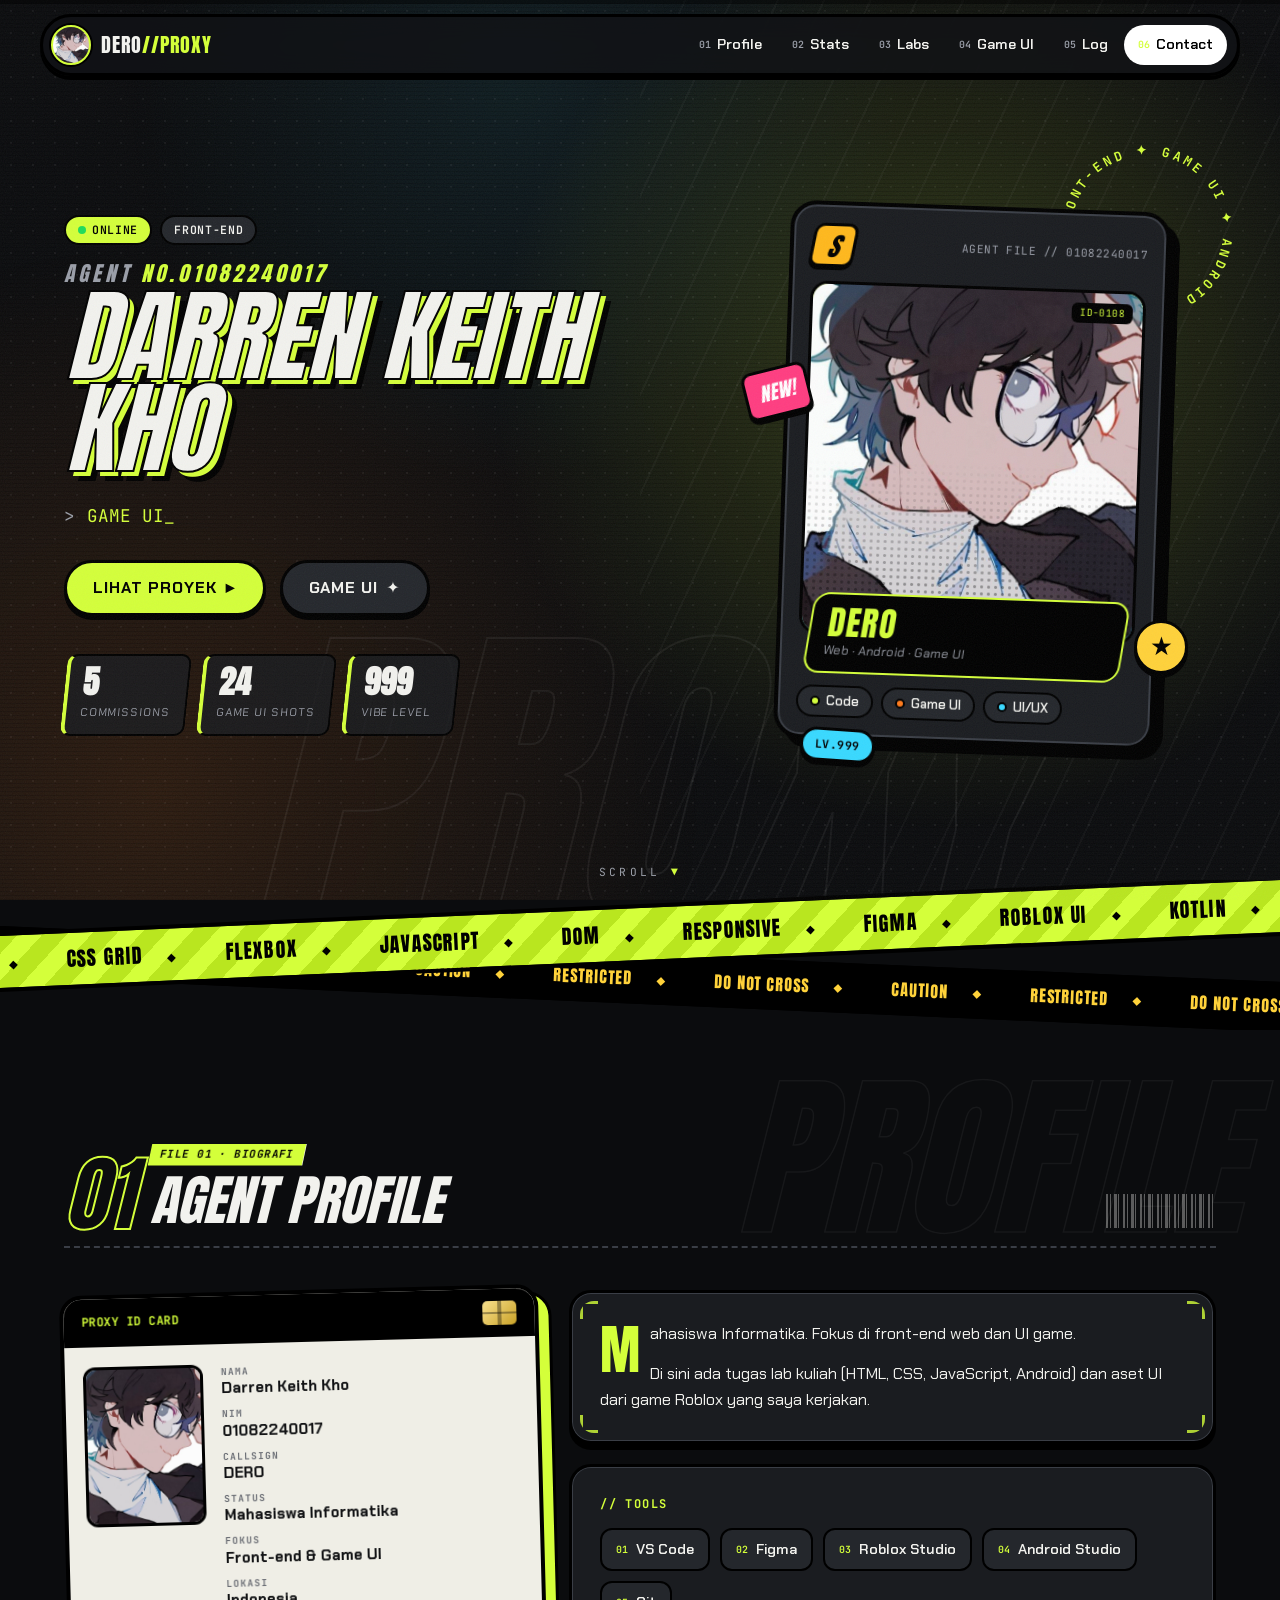
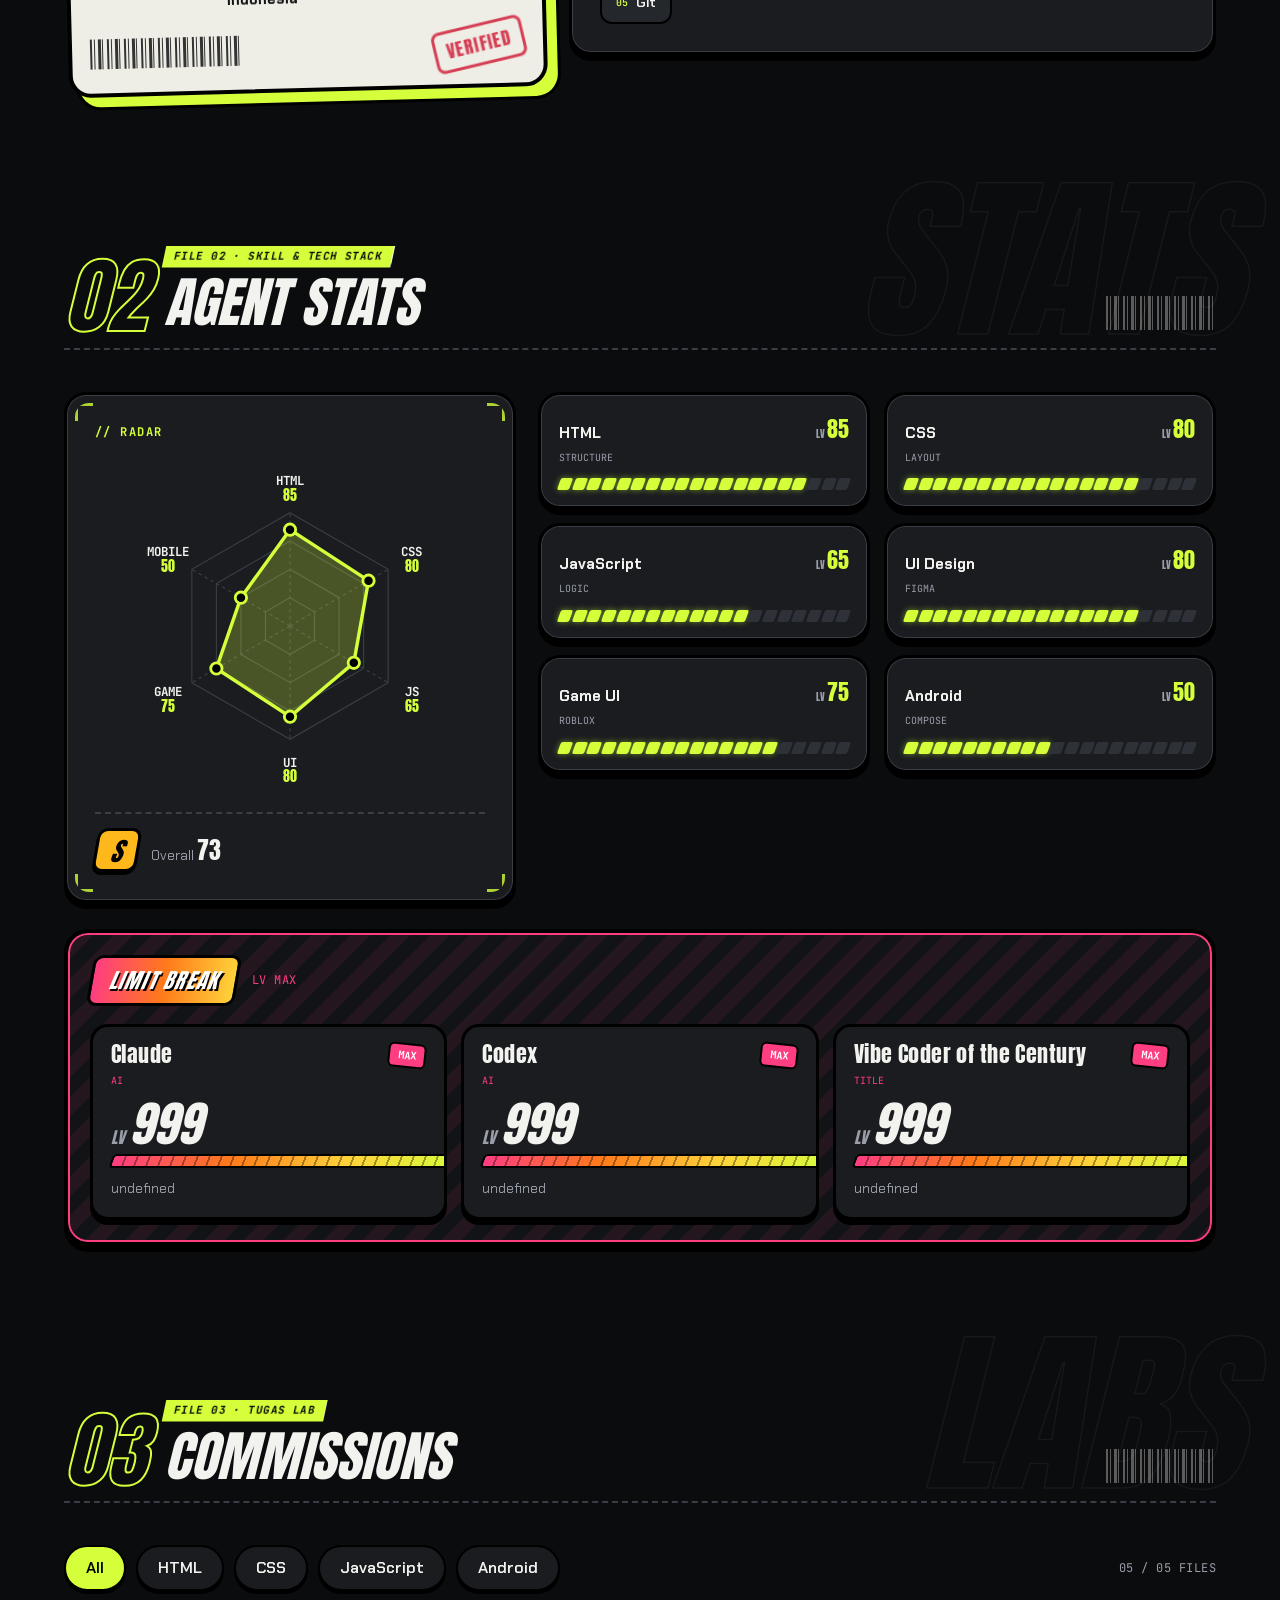
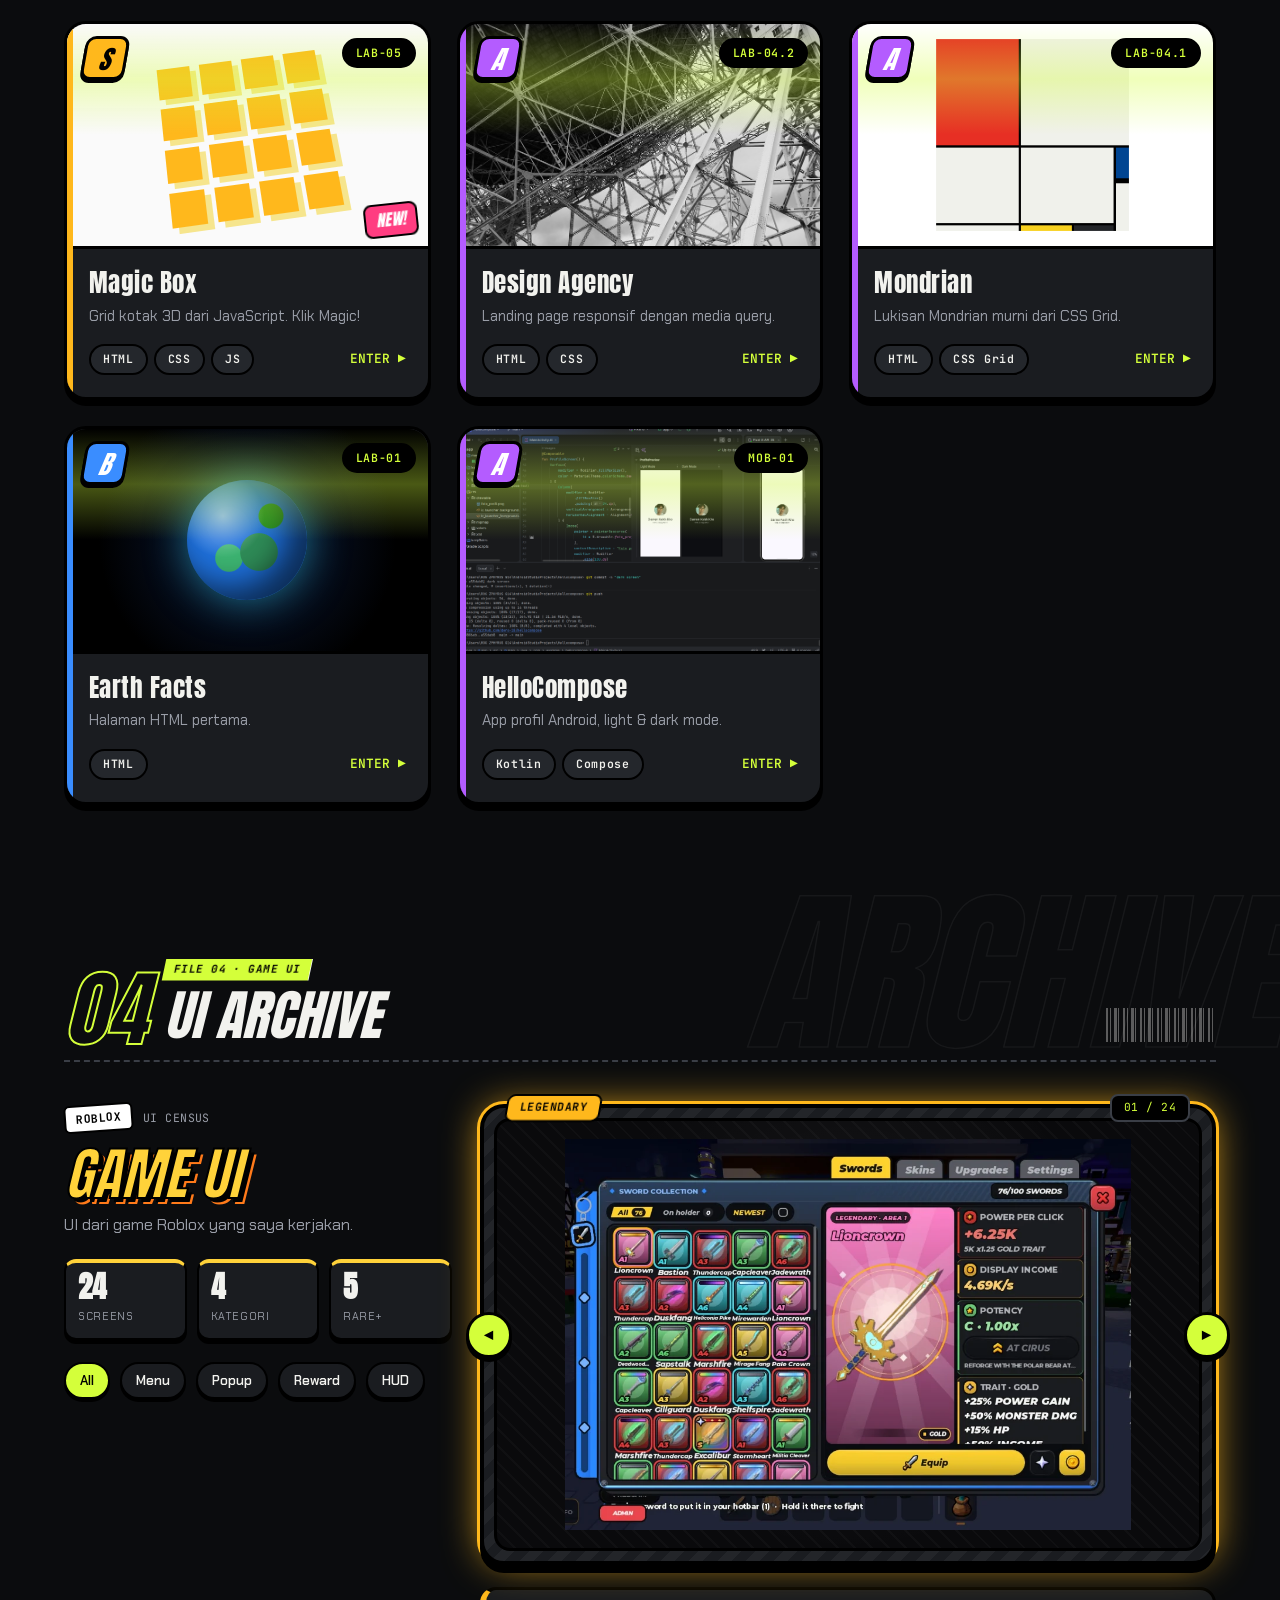
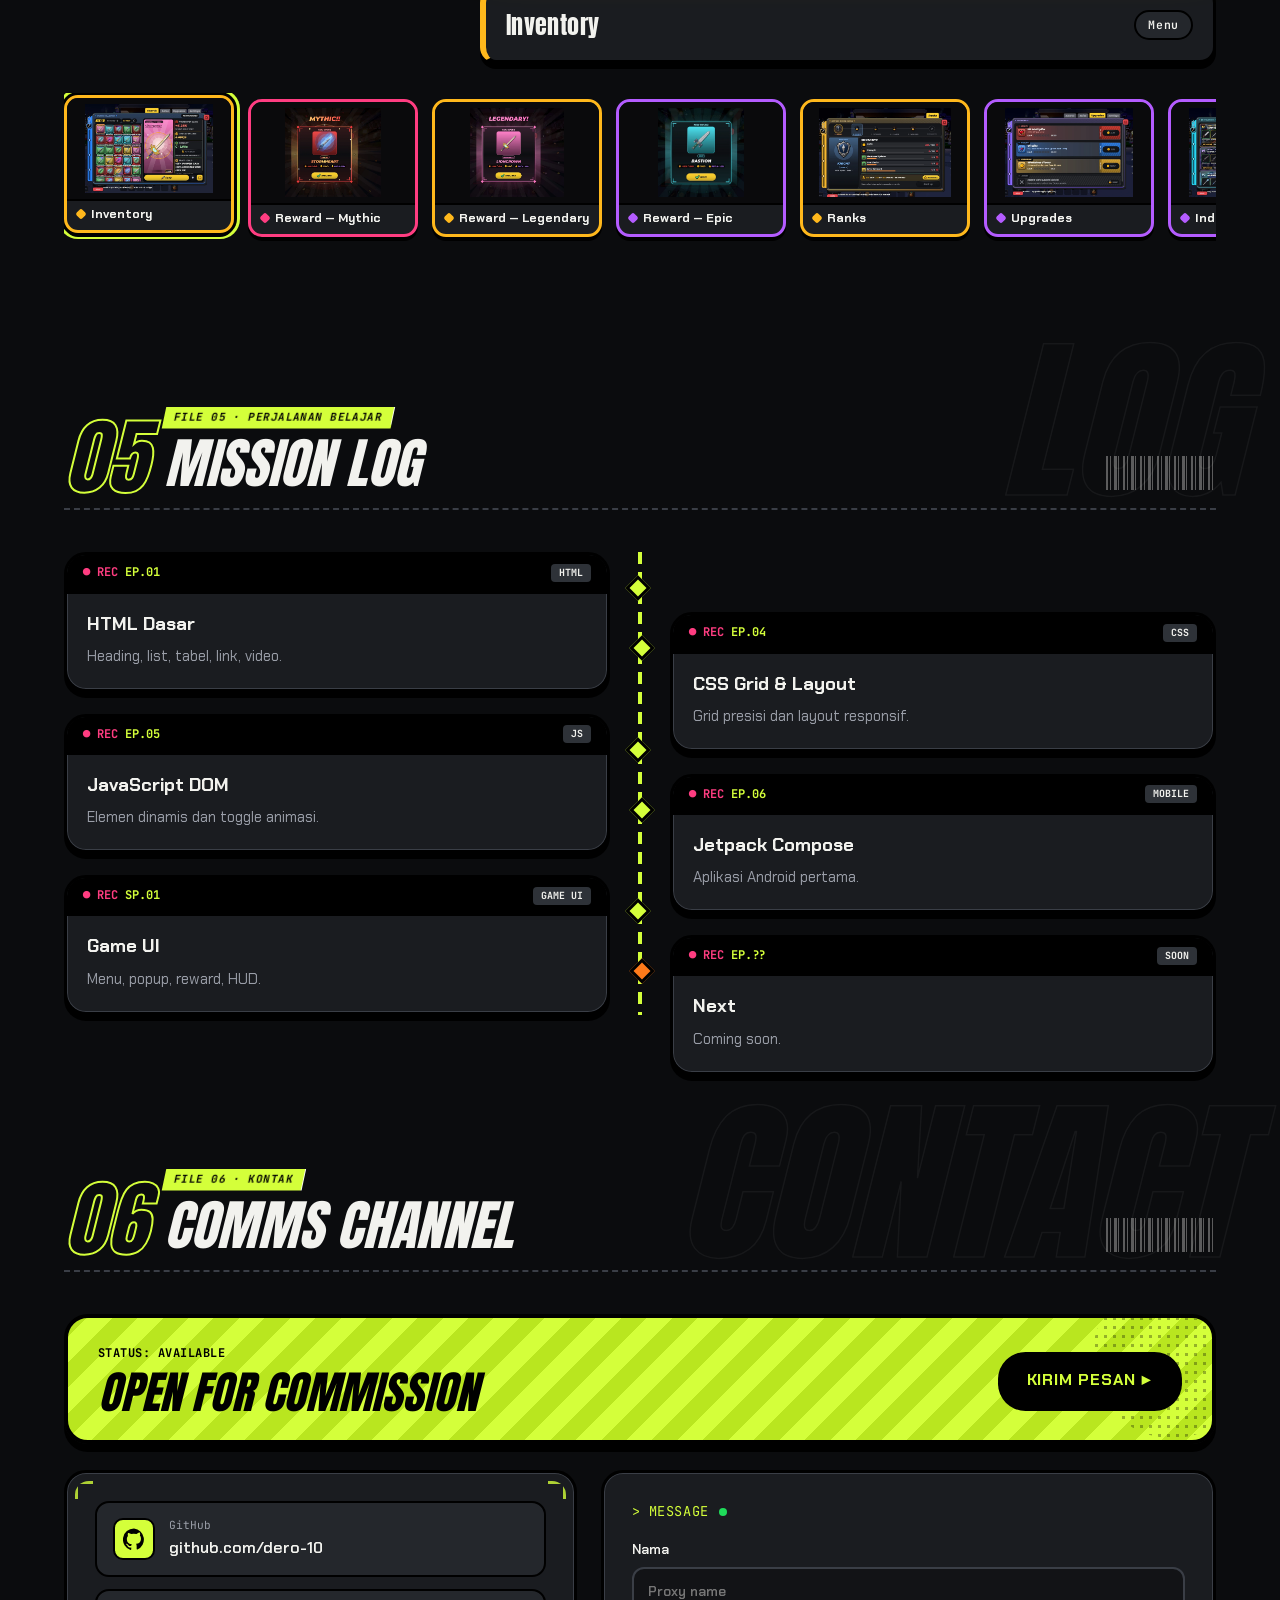
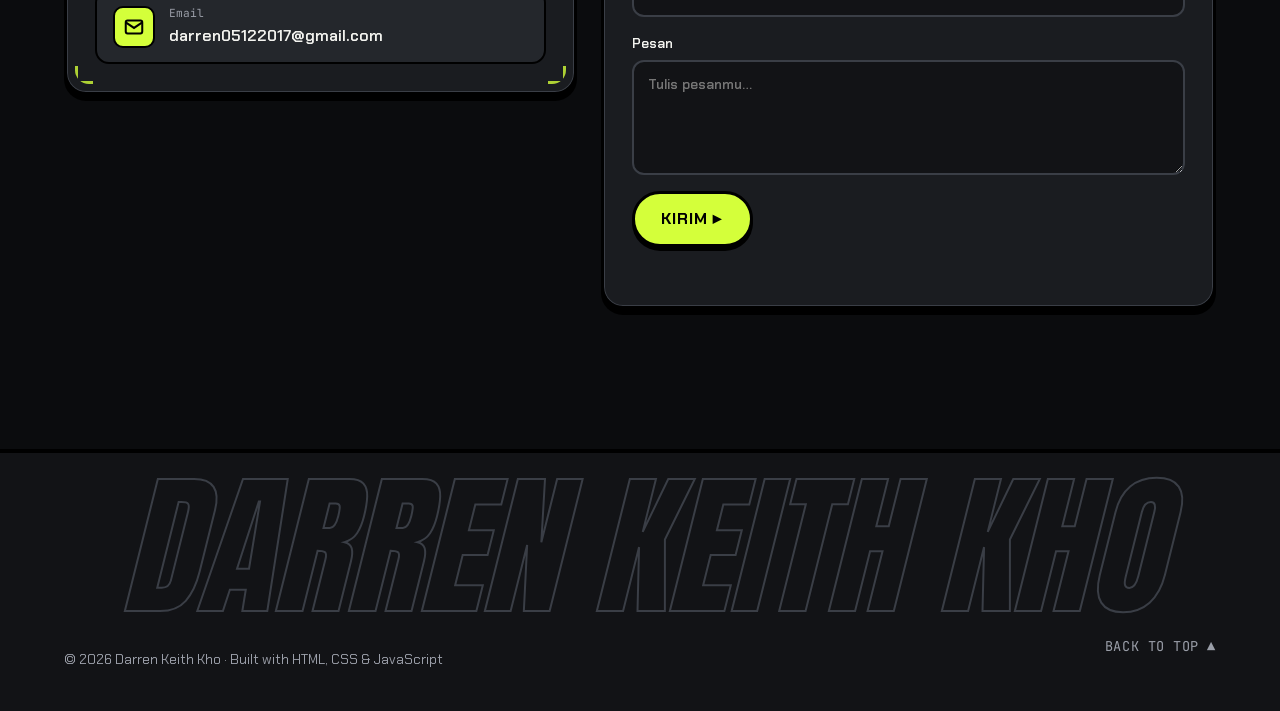
==== commit 1f950072: "Show Figma UI Census frames in game UI archive Replace the cropped UI kit sheets with the actual gam" ====
--- a/index.html
+++ b/index.html
@@ -230,7 +230,7 @@
 
         <div class="archive">
           <div class="archive__intro reveal">
-            <p class="archive__platform mono"><span class="pill-roblox">ROBLOX</span> UI ASSETS</p>
+            <p class="archive__platform mono"><span class="pill-roblox">ROBLOX</span> UI CENSUS</p>
             <h3 class="archive__game" id="gameTitle"></h3>
             <p class="archive__summary" id="gameSummary"></p>
             <ul class="archive__stats" id="gameStats"></ul>
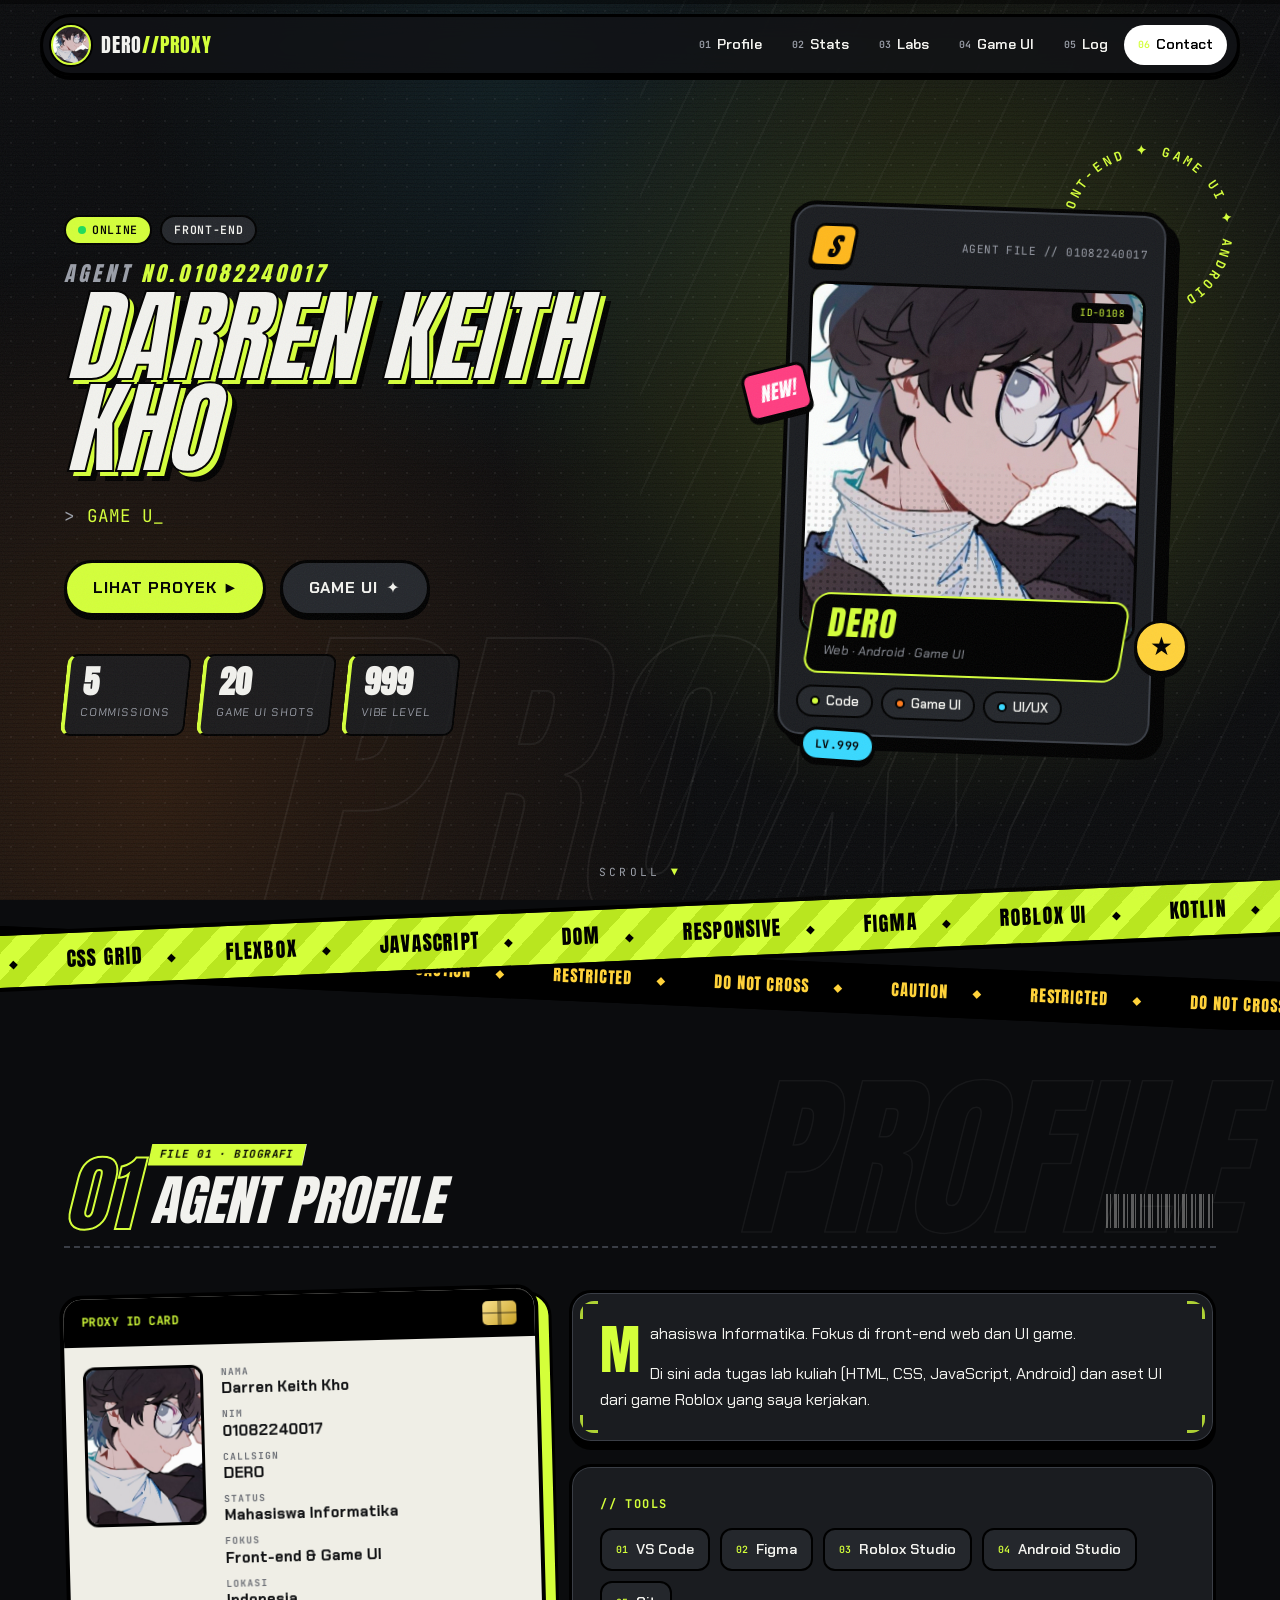
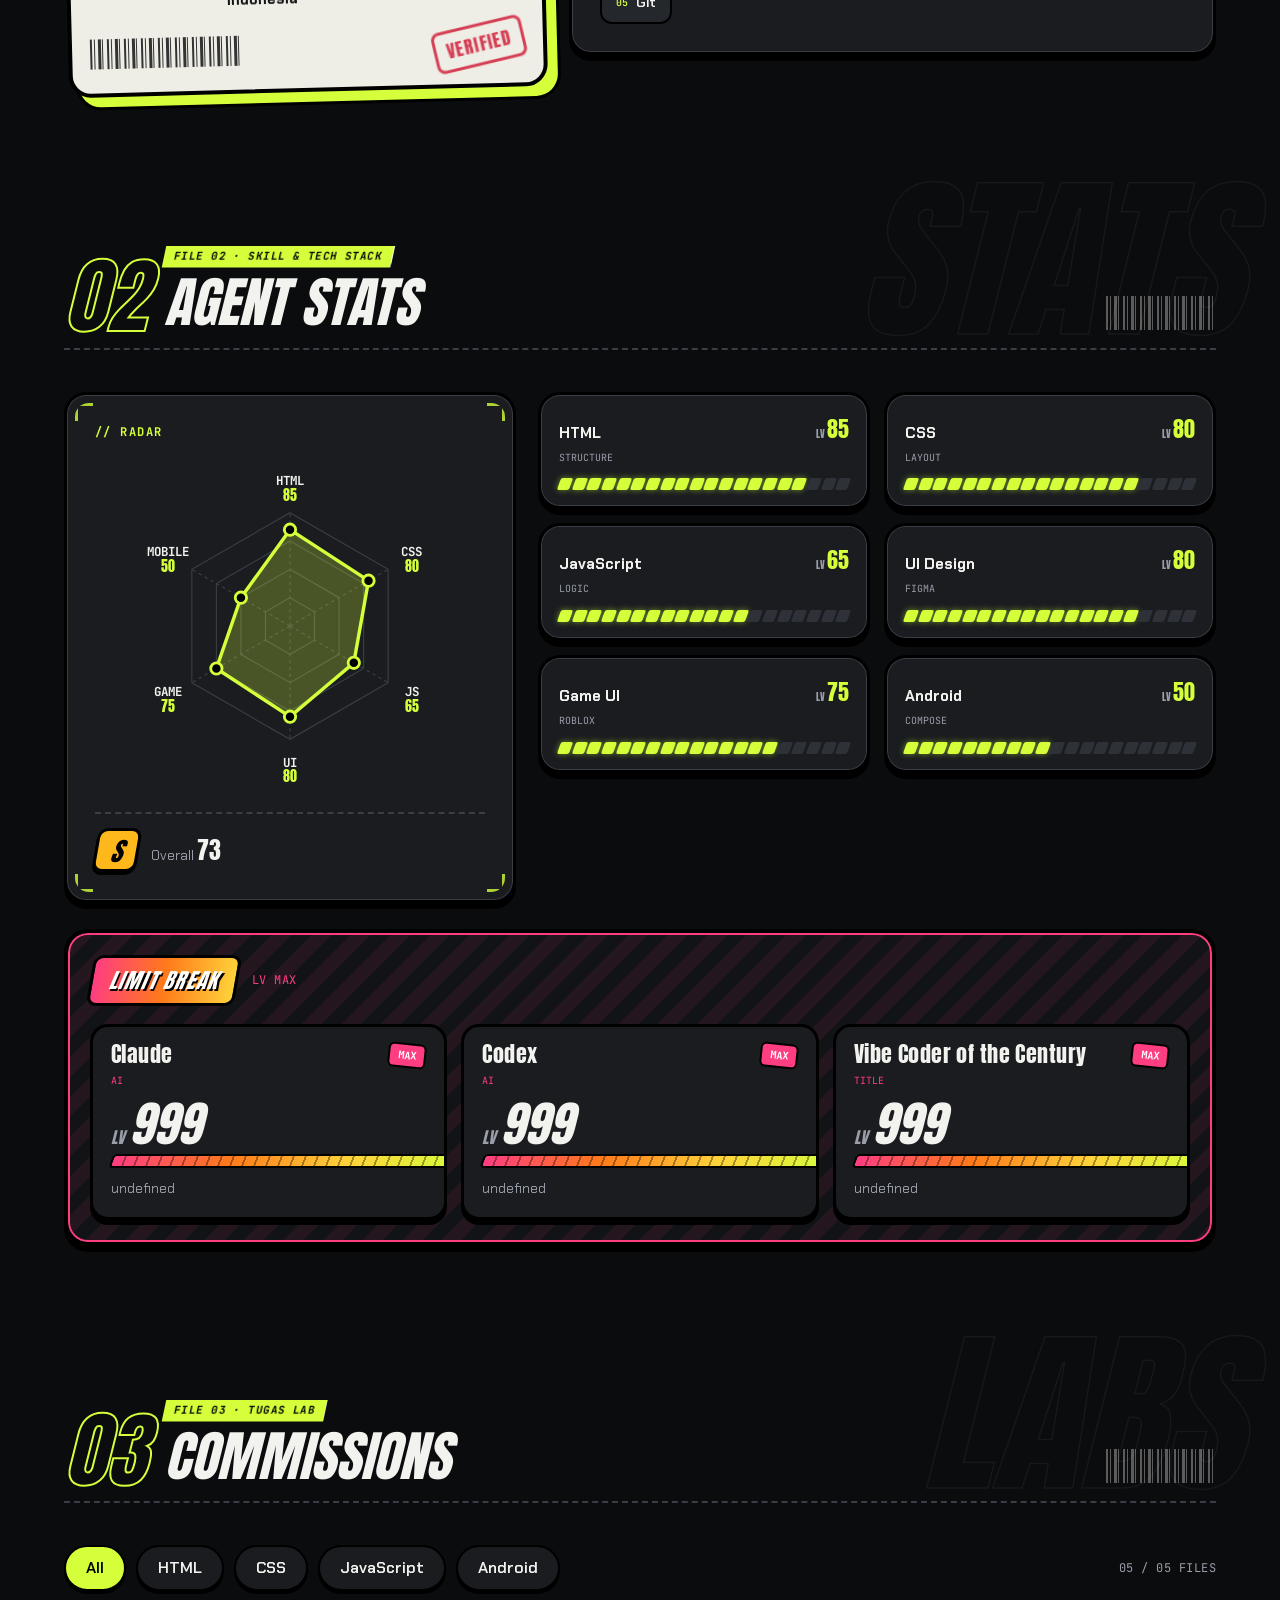
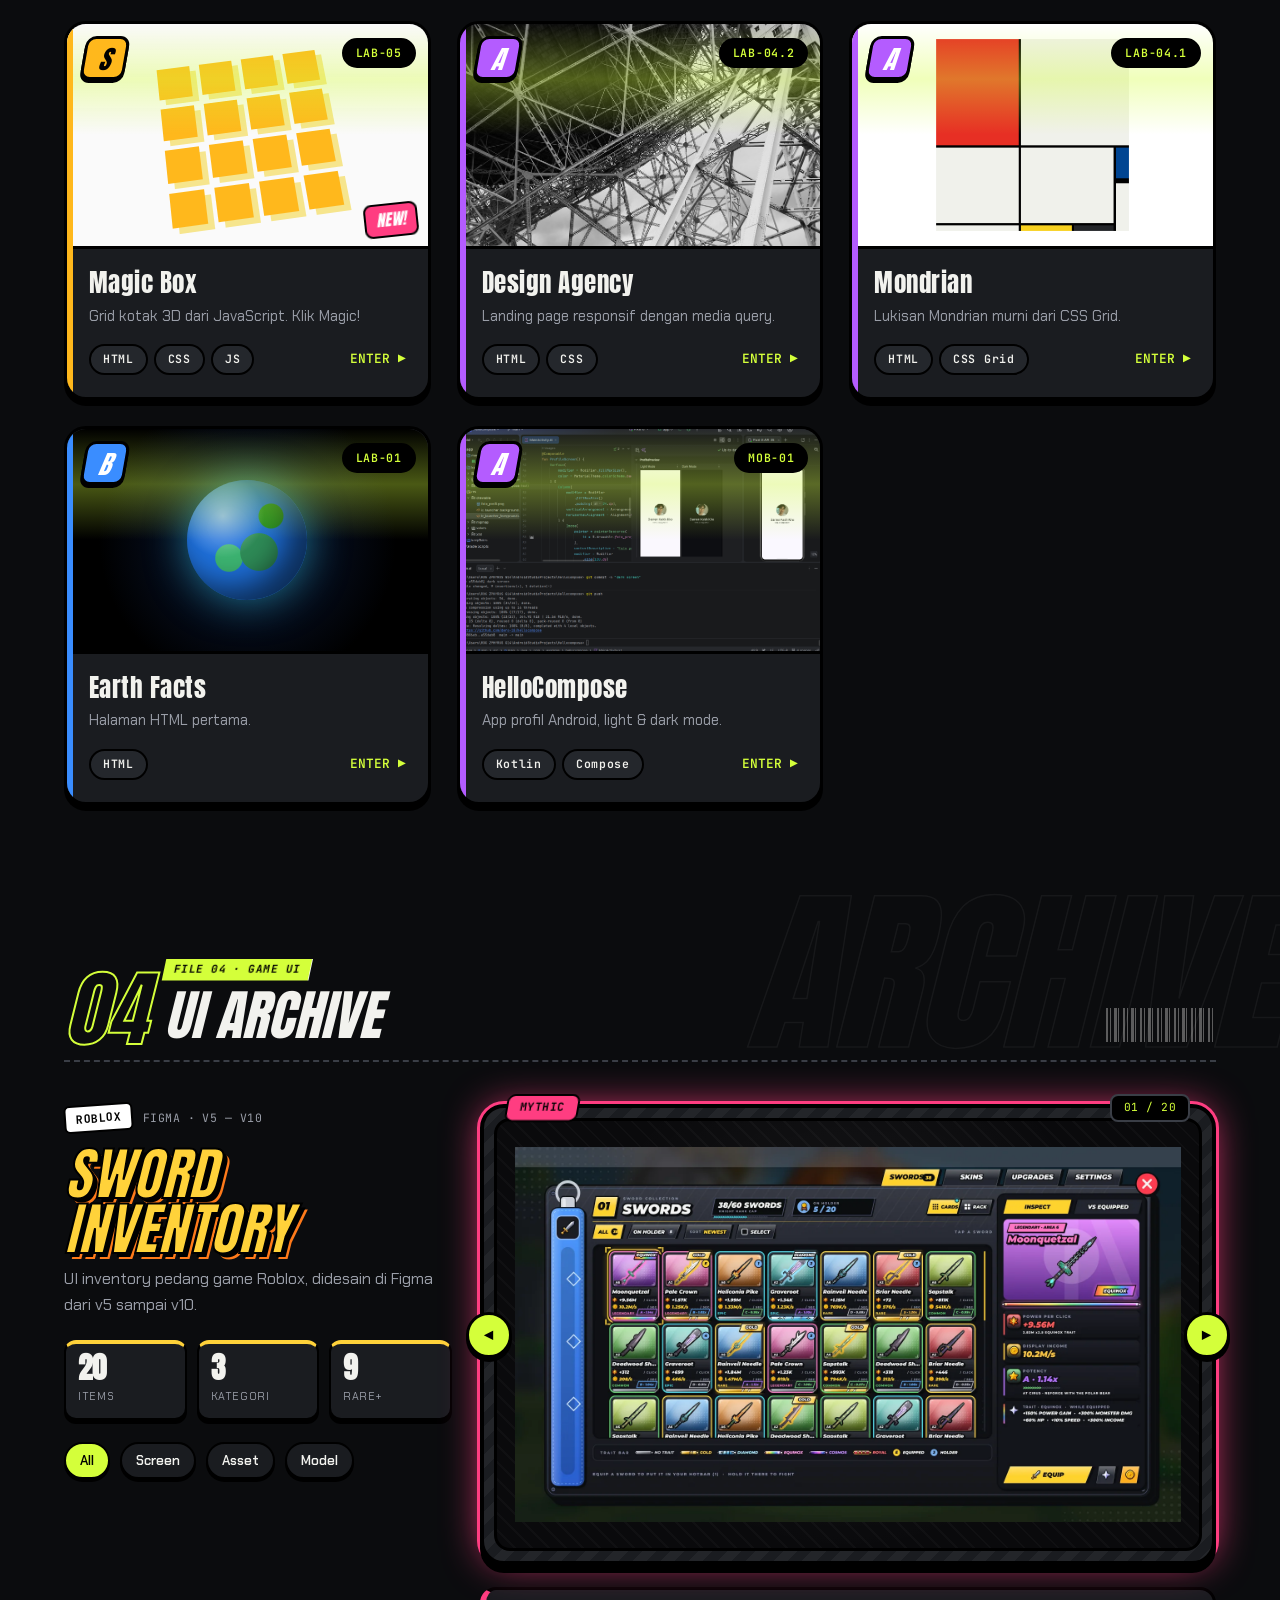
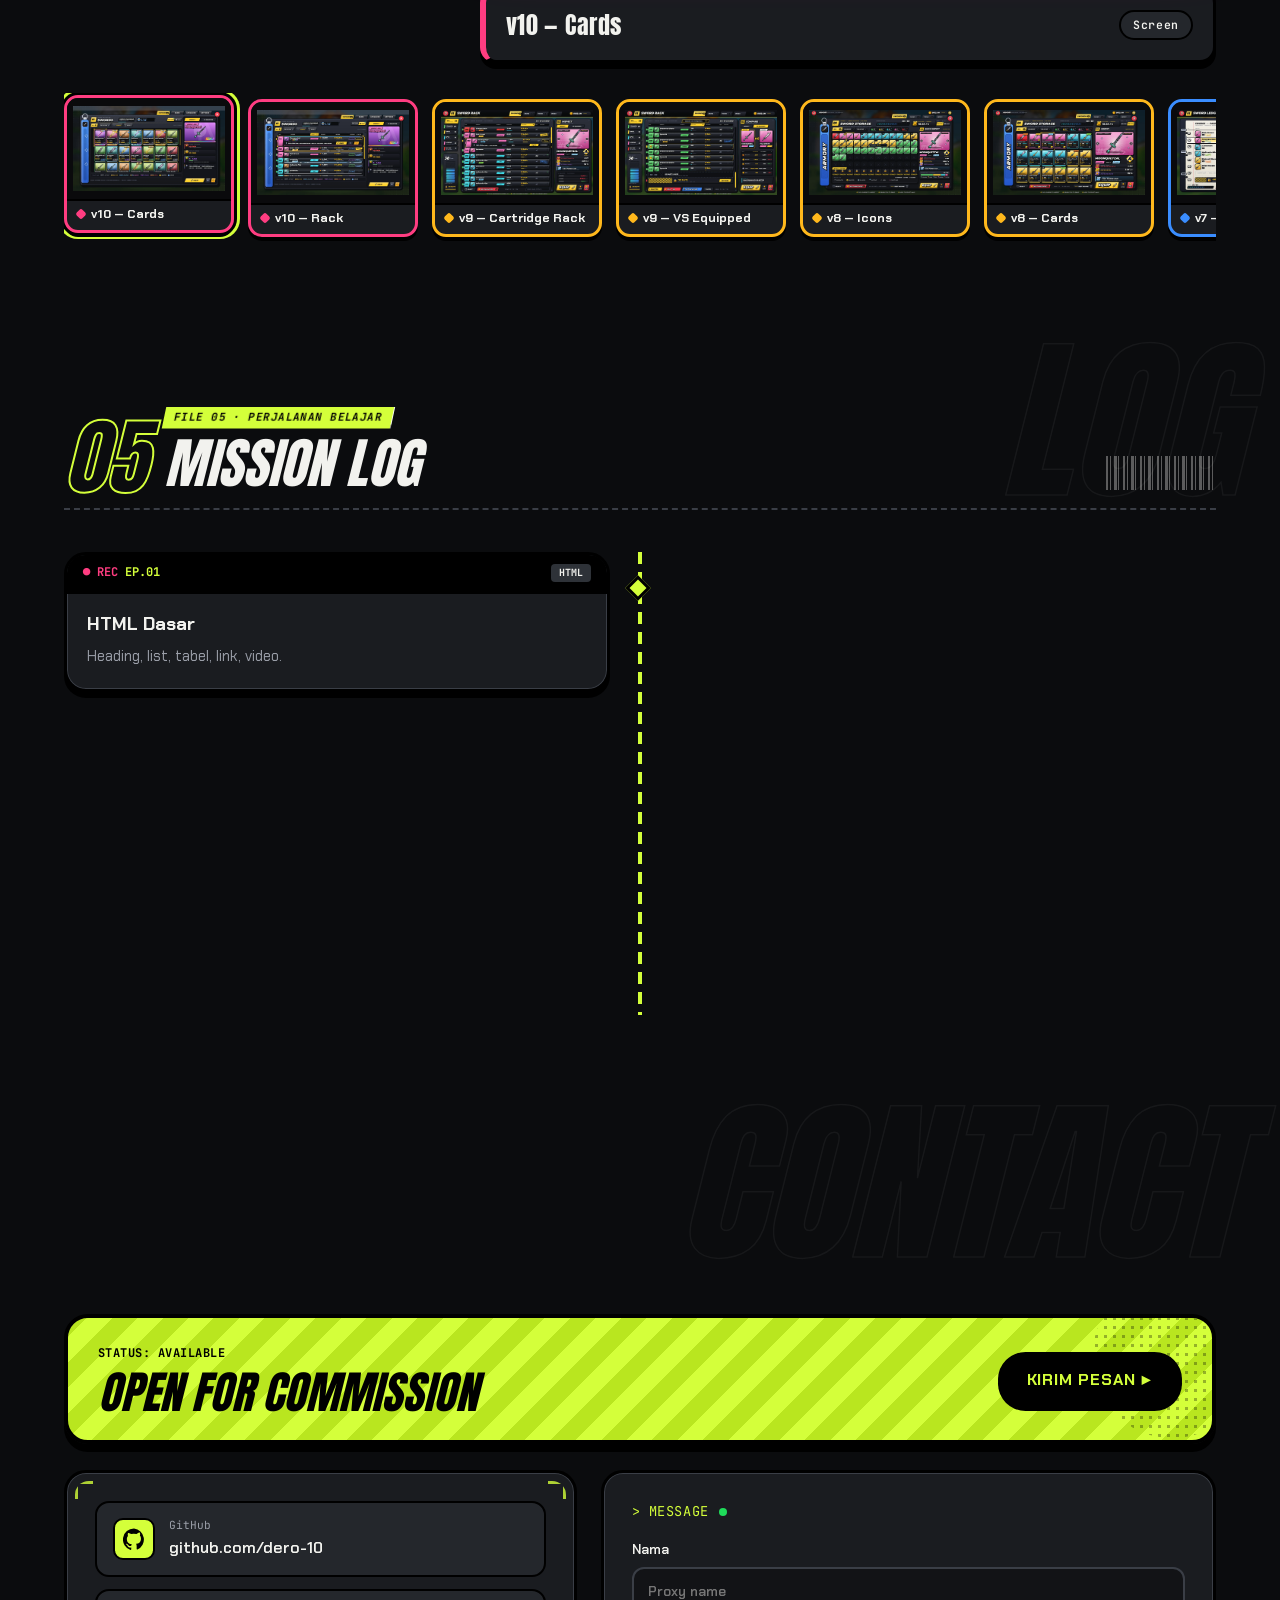
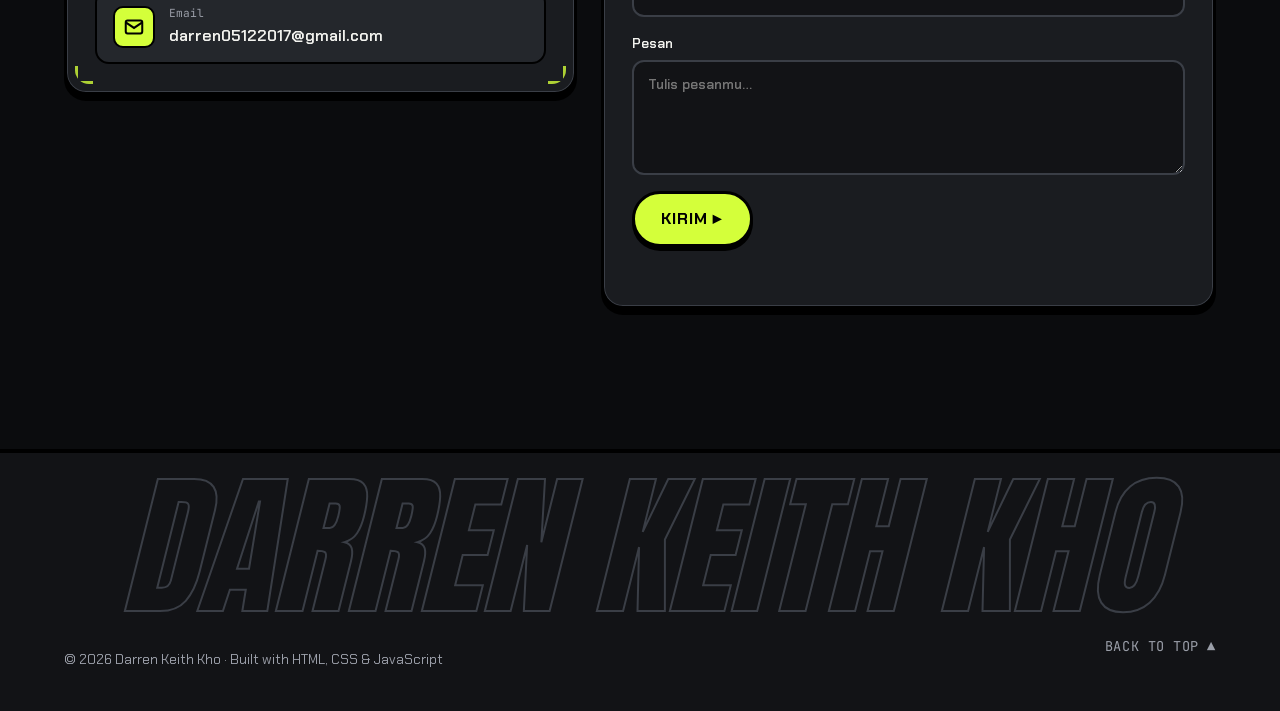
==== commit e88c3241: "Show Sword Inventory v5-v10 UI in game UI gallery Replace the UI Census frames with the Sword Invent" ====
--- a/index.html
+++ b/index.html
@@ -230,7 +230,7 @@
 
         <div class="archive">
           <div class="archive__intro reveal">
-            <p class="archive__platform mono"><span class="pill-roblox">ROBLOX</span> UI CENSUS</p>
+            <p class="archive__platform mono"><span class="pill-roblox">ROBLOX</span> FIGMA · V5 — V10</p>
             <h3 class="archive__game" id="gameTitle"></h3>
             <p class="archive__summary" id="gameSummary"></p>
             <ul class="archive__stats" id="gameStats"></ul>
